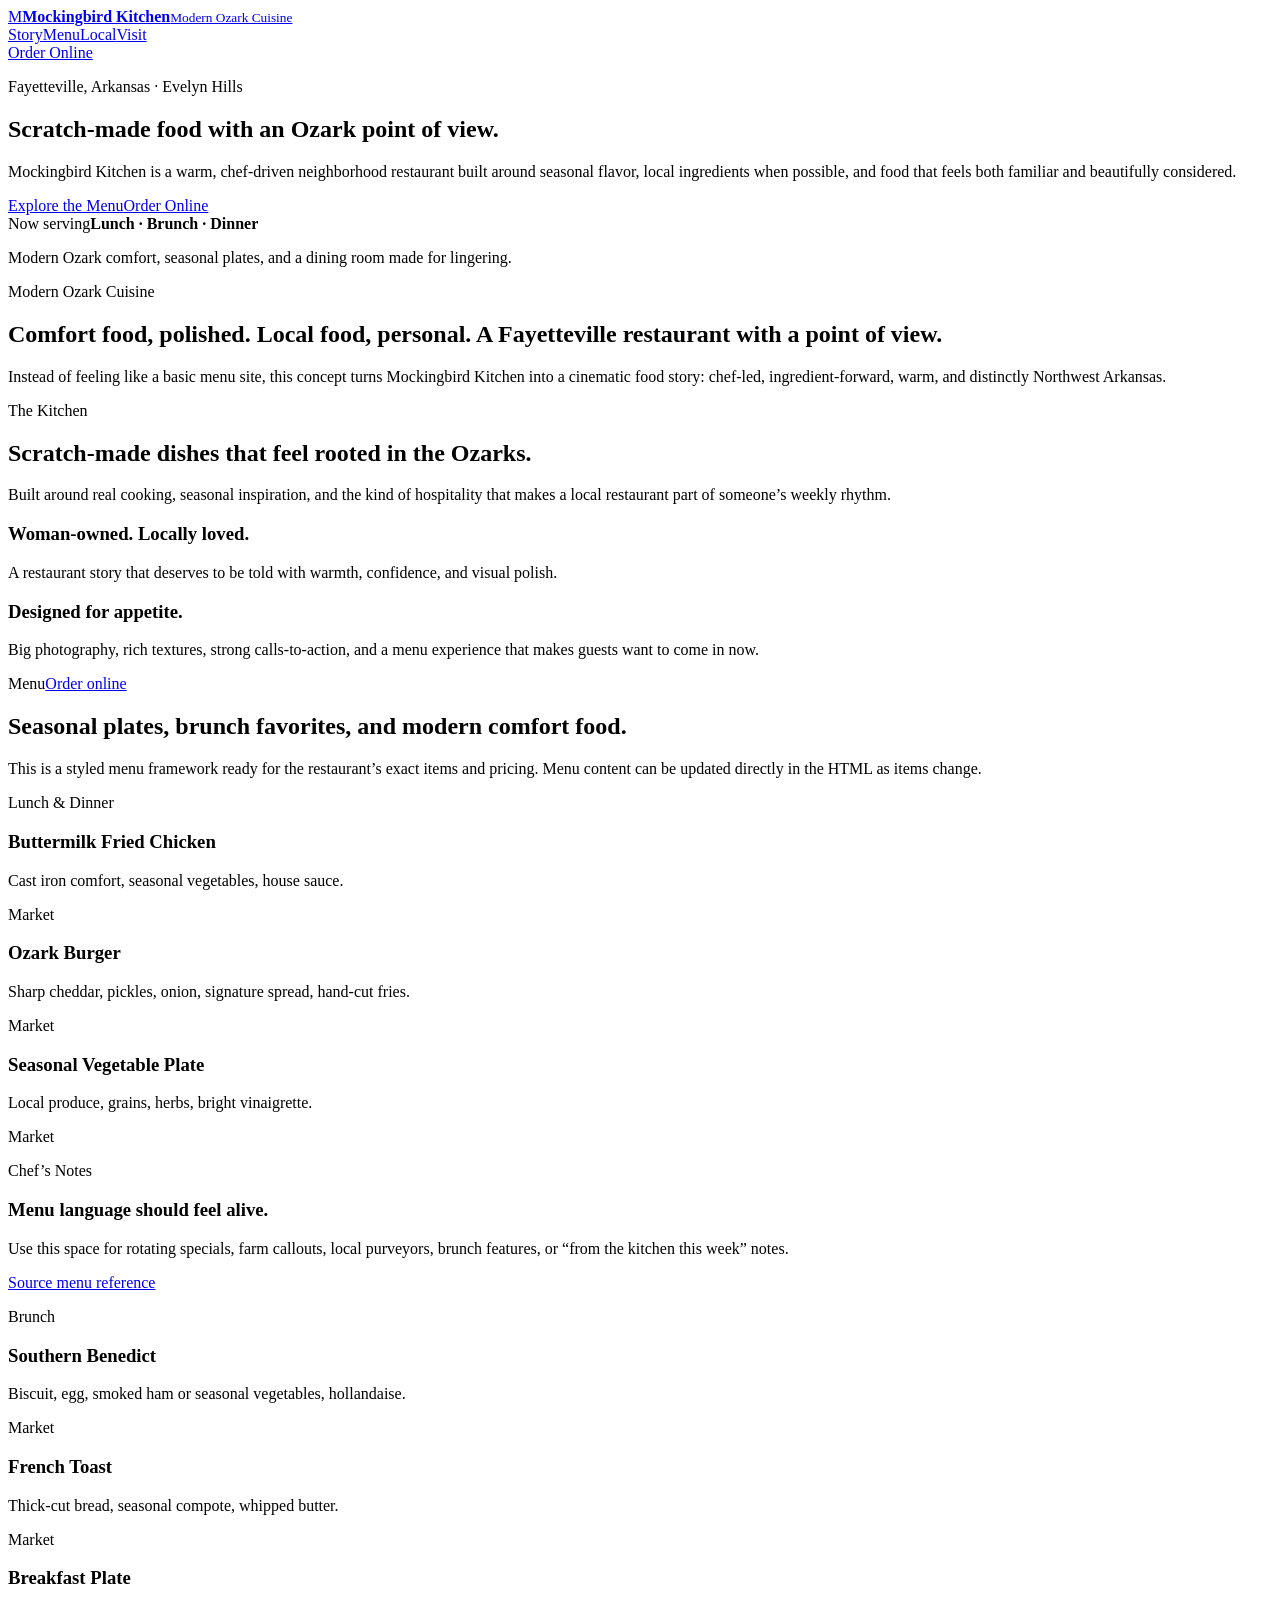
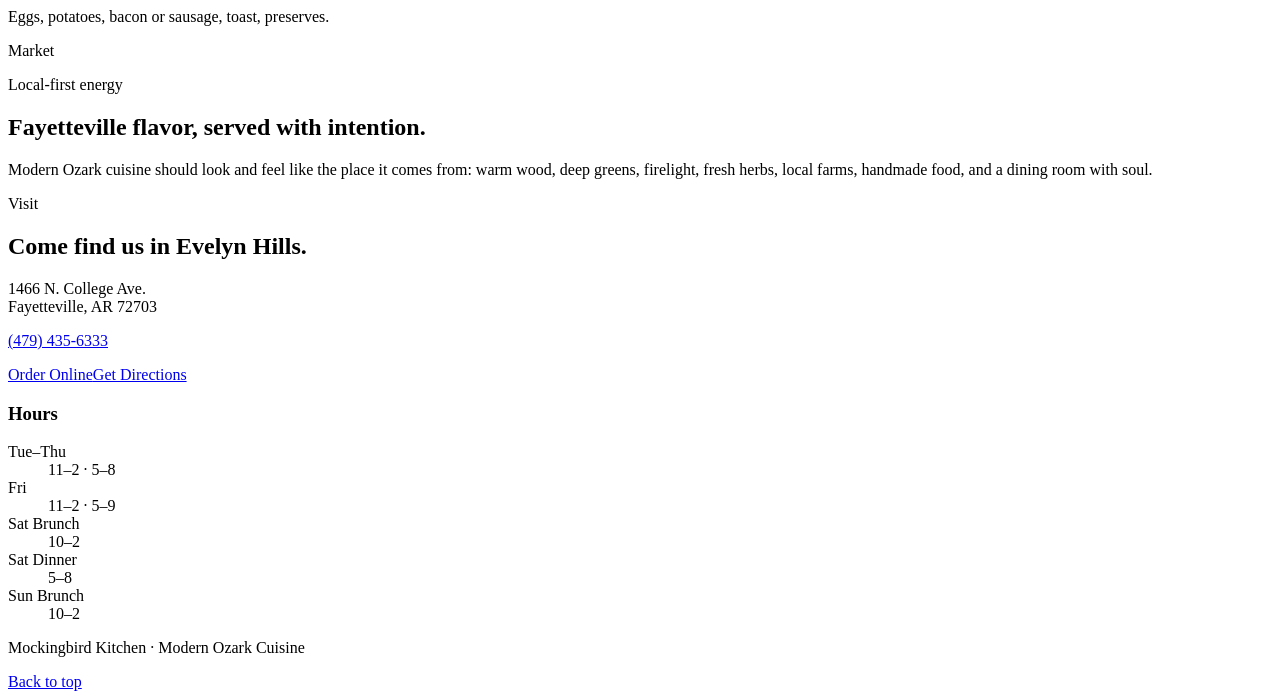
==== index.html @ 0d1703c1 "Create cinematic Mockingbird Kitchen website" ====
<!DOCTYPE html>
<html lang="en">
<head>
  <meta charset="UTF-8" />
  <meta name="viewport" content="width=device-width, initial-scale=1.0" />
  <title>Mockingbird Kitchen | Modern Ozark Cuisine</title>
  <meta name="description" content="A cinematic chef-driven website concept for Mockingbird Kitchen in Fayetteville, Arkansas — modern Ozark cuisine, scratch-made food, seasonal menus, and local hospitality." />
  <link rel="preconnect" href="https://images.unsplash.com" />
  <link rel="stylesheet" href="styles.css" />
</head>
<body>
  <header class="site-header" id="top">
    <a class="brand" href="#top" aria-label="Mockingbird Kitchen home"><span class="brand-mark">M</span><span><strong>Mockingbird Kitchen</strong><small>Modern Ozark Cuisine</small></span></a>
    <nav class="nav" aria-label="Main navigation"><a href="#story">Story</a><a href="#menu">Menu</a><a href="#local">Local</a><a href="#visit">Visit</a></nav>
    <a class="header-cta" href="https://online.skytab.com/f5239a90ee78932ed63aa16213dc56bf" target="_blank" rel="noopener">Order Online</a>
  </header>
  <main>
    <section class="hero" aria-labelledby="hero-title"><div class="hero-media" role="img" aria-label="A cinematic chef prepared meal with warm restaurant lighting"></div><div class="hero-overlay"></div><div class="hero-content"><p class="eyebrow">Fayetteville, Arkansas · Evelyn Hills</p><h1 id="hero-title">Scratch-made food with an Ozark point of view.</h1><p class="hero-copy">Mockingbird Kitchen is a warm, chef-driven neighborhood restaurant built around seasonal flavor, local ingredients when possible, and food that feels both familiar and beautifully considered.</p><div class="hero-actions"><a class="button primary" href="#menu">Explore the Menu</a><a class="button ghost" href="https://online.skytab.com/f5239a90ee78932ed63aa16213dc56bf" target="_blank" rel="noopener">Order Online</a></div></div><div class="hero-card"><span>Now serving</span><strong>Lunch · Brunch · Dinner</strong><p>Modern Ozark comfort, seasonal plates, and a dining room made for lingering.</p></div></section>
    <section class="intro section-pad"><div class="section-label">Modern Ozark Cuisine</div><h2>Comfort food, polished. Local food, personal. A Fayetteville restaurant with a point of view.</h2><p>Instead of feeling like a basic menu site, this concept turns Mockingbird Kitchen into a cinematic food story: chef-led, ingredient-forward, warm, and distinctly Northwest Arkansas.</p></section>
    <section class="feature-grid" id="story"><article class="feature feature-large"><div class="feature-image image-1"></div><div class="feature-copy"><p class="eyebrow dark">The Kitchen</p><h2>Scratch-made dishes that feel rooted in the Ozarks.</h2><p>Built around real cooking, seasonal inspiration, and the kind of hospitality that makes a local restaurant part of someone’s weekly rhythm.</p></div></article><article class="feature stacked"><div class="mini-image image-2"></div><h3>Woman-owned. Locally loved.</h3><p>A restaurant story that deserves to be told with warmth, confidence, and visual polish.</p></article><article class="feature stacked dark-card"><h3>Designed for appetite.</h3><p>Big photography, rich textures, strong calls-to-action, and a menu experience that makes guests want to come in now.</p></article></section>
    <section class="menu-section section-pad" id="menu"><div class="section-kicker"><span class="section-label">Menu</span><a class="text-link" href="https://online.skytab.com/f5239a90ee78932ed63aa16213dc56bf" target="_blank" rel="noopener">Order online</a></div><div class="menu-heading"><h2>Seasonal plates, brunch favorites, and modern comfort food.</h2><p>This is a styled menu framework ready for the restaurant’s exact items and pricing. Menu content can be updated directly in the HTML as items change.</p></div><div class="menu-layout"><div class="menu-category"><p class="menu-label">Lunch & Dinner</p><div class="menu-item"><div><h3>Buttermilk Fried Chicken</h3><p>Cast iron comfort, seasonal vegetables, house sauce.</p></div><span>Market</span></div><div class="menu-item"><div><h3>Ozark Burger</h3><p>Sharp cheddar, pickles, onion, signature spread, hand-cut fries.</p></div><span>Market</span></div><div class="menu-item"><div><h3>Seasonal Vegetable Plate</h3><p>Local produce, grains, herbs, bright vinaigrette.</p></div><span>Market</span></div></div><div class="menu-category highlighted"><p class="menu-label">Chef’s Notes</p><h3>Menu language should feel alive.</h3><p>Use this space for rotating specials, farm callouts, local purveyors, brunch features, or “from the kitchen this week” notes.</p><a class="button small" href="https://www.mockingbirdkitchen.com/menu" target="_blank" rel="noopener">Source menu reference</a></div><div class="menu-category"><p class="menu-label">Brunch</p><div class="menu-item"><div><h3>Southern Benedict</h3><p>Biscuit, egg, smoked ham or seasonal vegetables, hollandaise.</p></div><span>Market</span></div><div class="menu-item"><div><h3>French Toast</h3><p>Thick-cut bread, seasonal compote, whipped butter.</p></div><span>Market</span></div><div class="menu-item"><div><h3>Breakfast Plate</h3><p>Eggs, potatoes, bacon or sausage, toast, preserves.</p></div><span>Market</span></div></div></div></section>
    <section class="local-band" id="local"><div><p class="eyebrow">Local-first energy</p><h2>Fayetteville flavor, served with intention.</h2></div><p>Modern Ozark cuisine should look and feel like the place it comes from: warm wood, deep greens, firelight, fresh herbs, local farms, handmade food, and a dining room with soul.</p></section>
    <section class="gallery" aria-label="Restaurant mood gallery"><div class="gallery-img g1"></div><div class="gallery-img g2"></div><div class="gallery-img g3"></div><div class="gallery-img g4"></div></section>
    <section class="visit section-pad" id="visit"><div class="visit-card"><p class="section-label">Visit</p><h2>Come find us in Evelyn Hills.</h2><p>1466 N. College Ave.<br />Fayetteville, AR 72703</p><p><a href="tel:14794356333">(479) 435-6333</a></p><div class="visit-actions"><a class="button primary" href="https://online.skytab.com/f5239a90ee78932ed63aa16213dc56bf" target="_blank" rel="noopener">Order Online</a><a class="button ghost dark" href="https://maps.google.com/?q=1466+N+College+Ave+Fayetteville+AR+72703" target="_blank" rel="noopener">Get Directions</a></div></div><div class="hours-card"><h3>Hours</h3><dl><div><dt>Tue–Thu</dt><dd>11–2 · 5–8</dd></div><div><dt>Fri</dt><dd>11–2 · 5–9</dd></div><div><dt>Sat Brunch</dt><dd>10–2</dd></div><div><dt>Sat Dinner</dt><dd>5–8</dd></div><div><dt>Sun Brunch</dt><dd>10–2</dd></div></dl></div></section>
  </main>
  <footer class="footer"><p>Mockingbird Kitchen · Modern Ozark Cuisine</p><a href="#top">Back to top</a></footer>
</body>
</html>
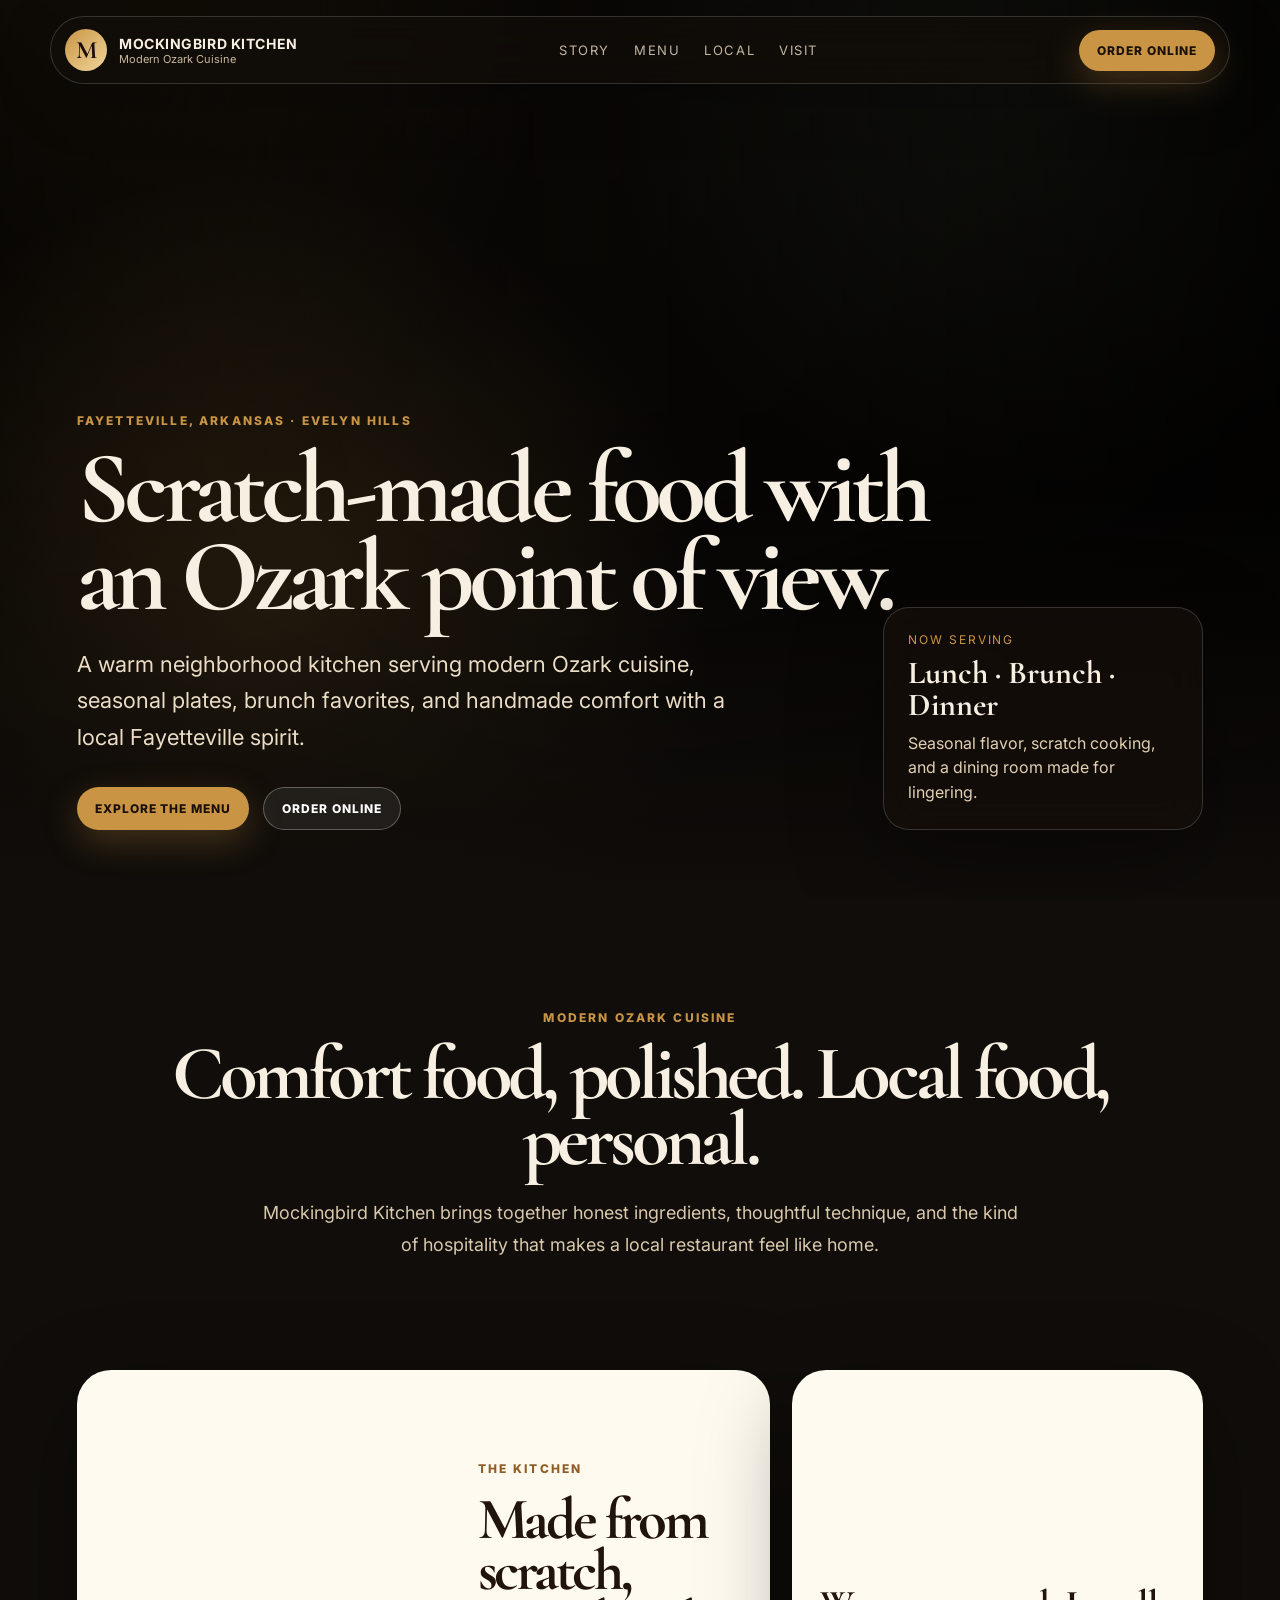
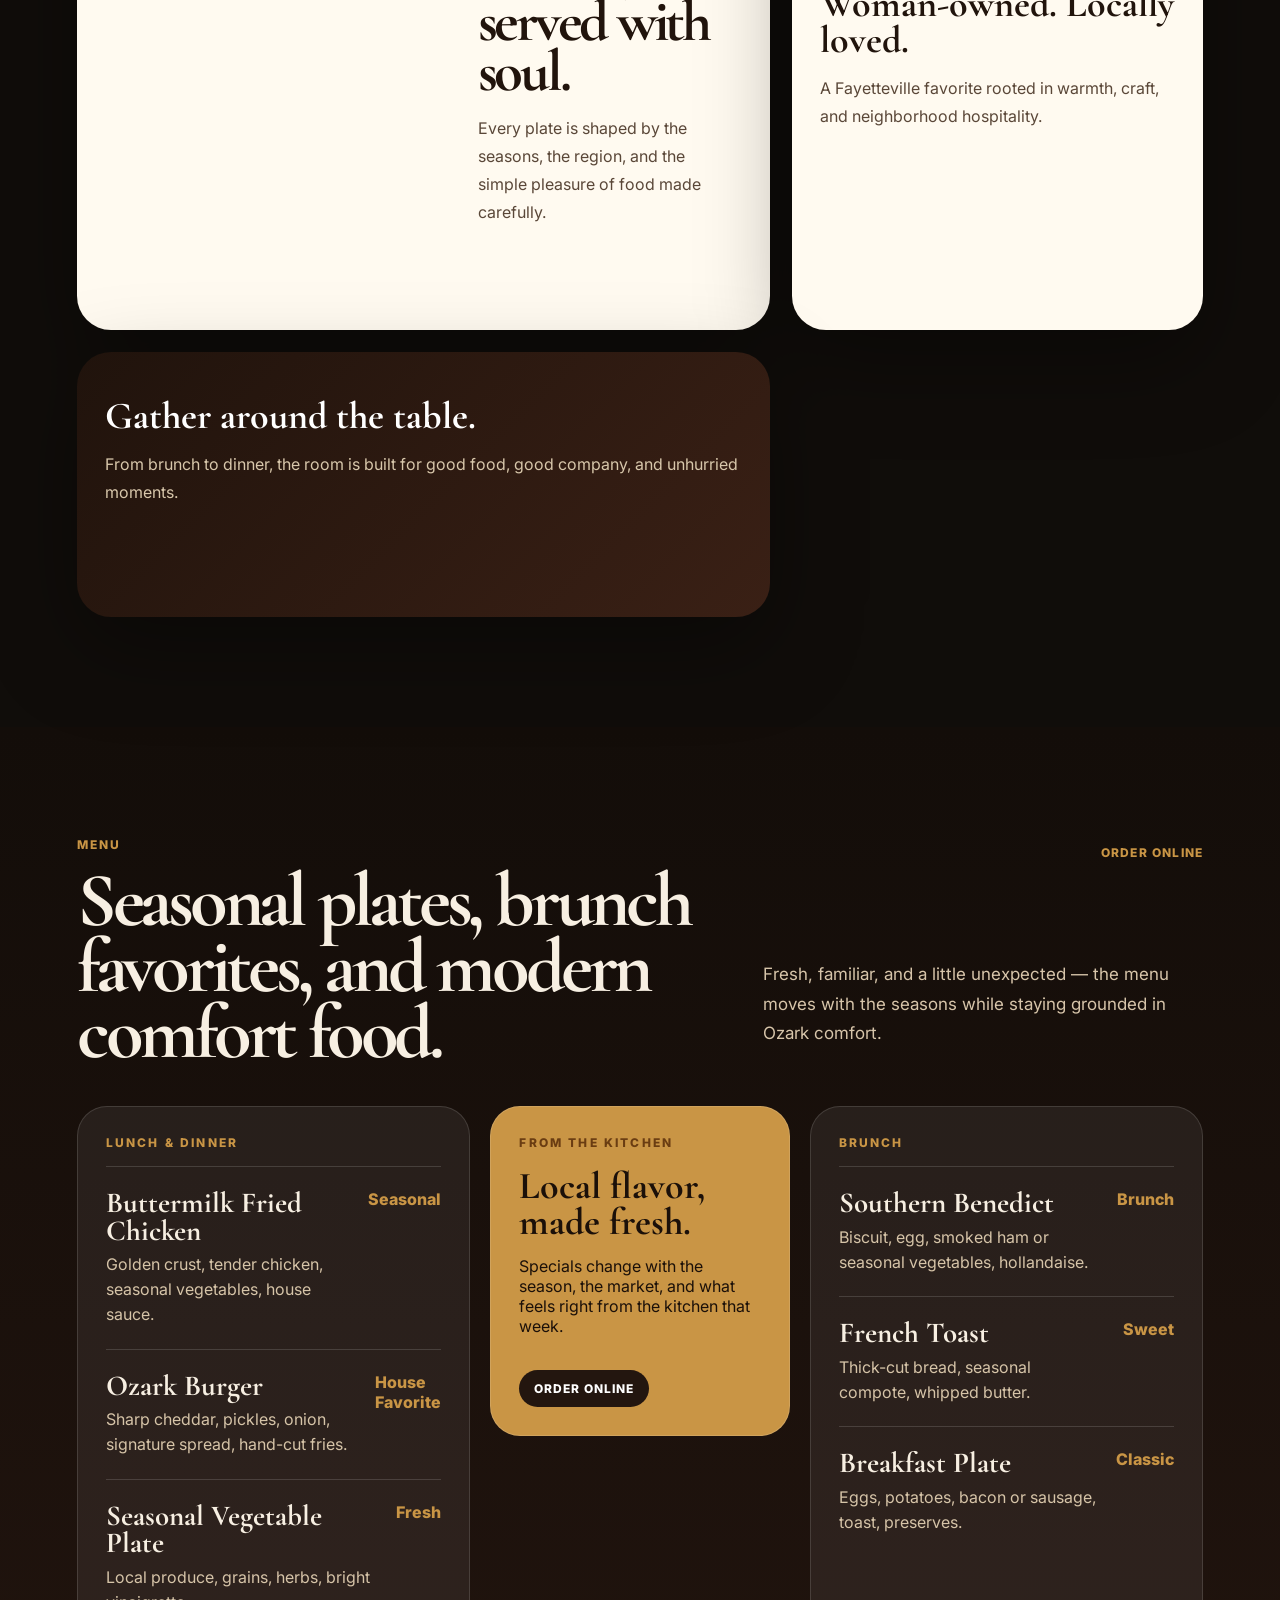
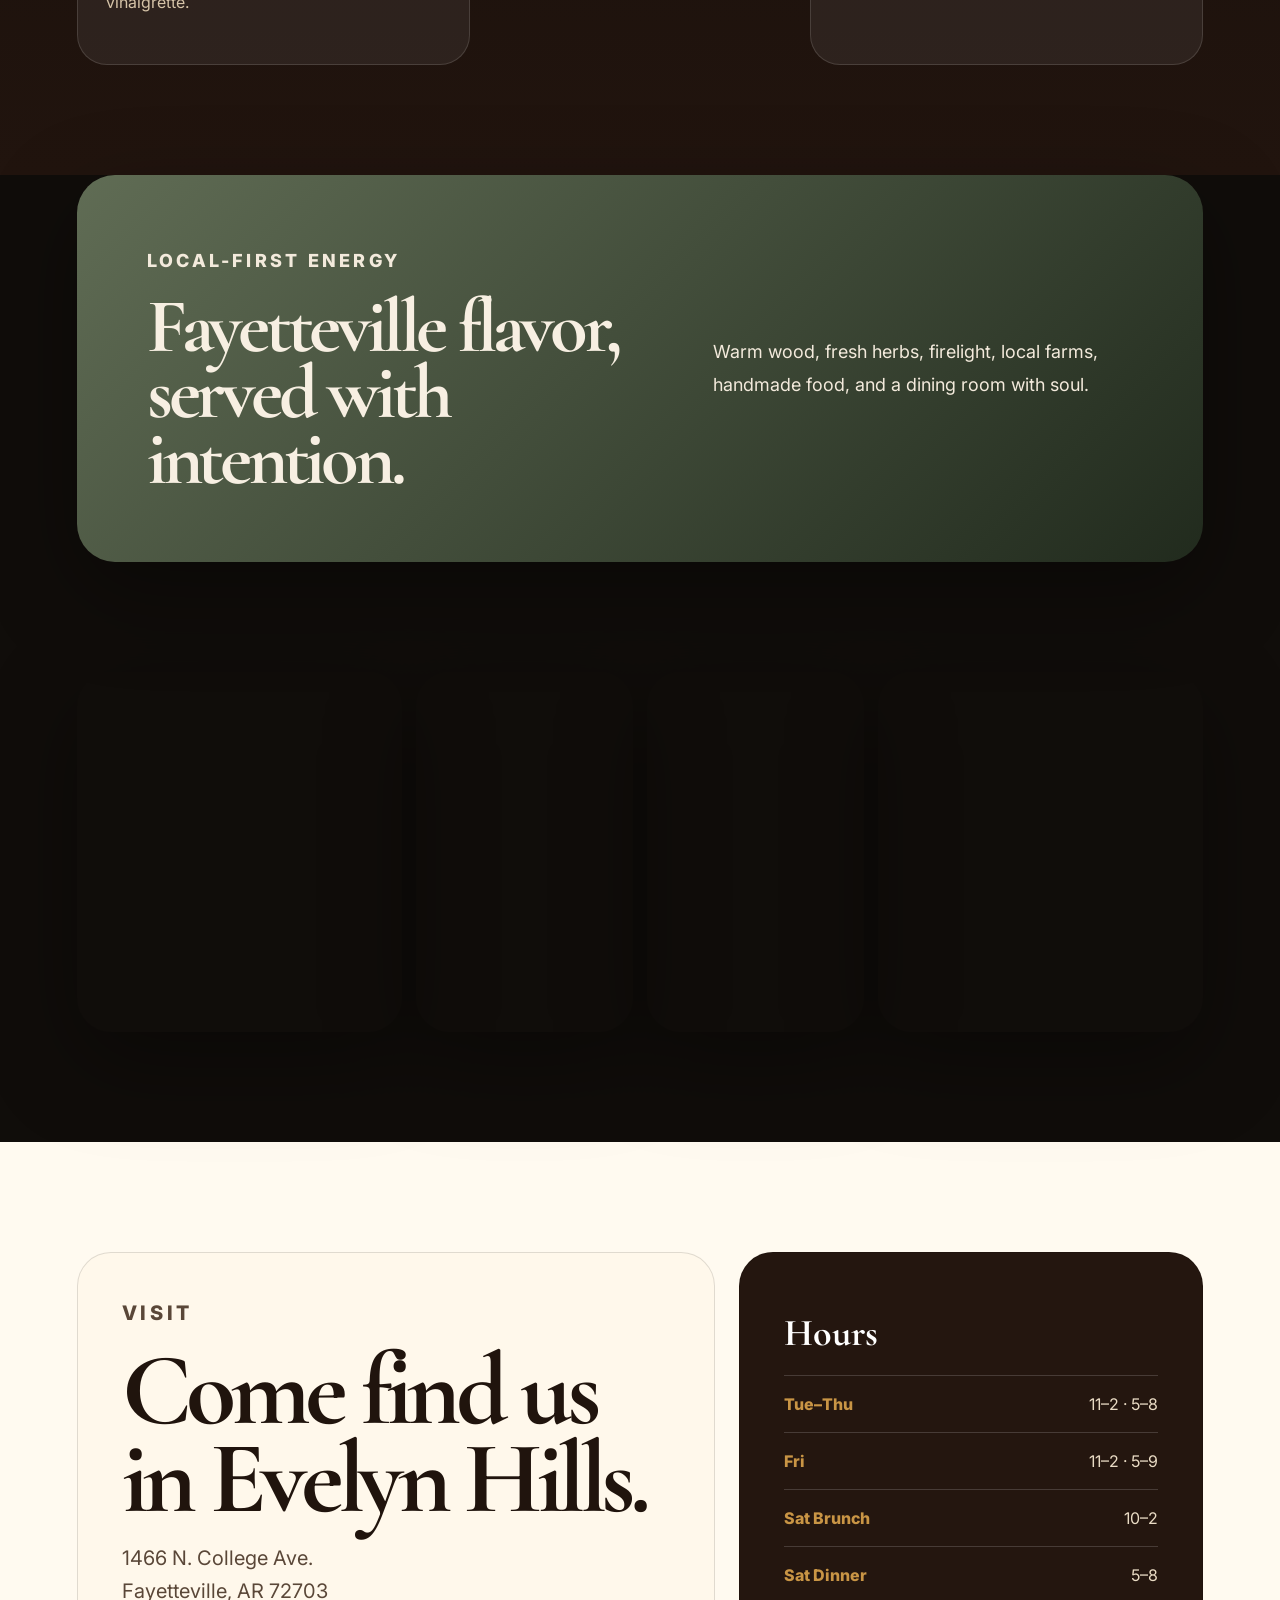
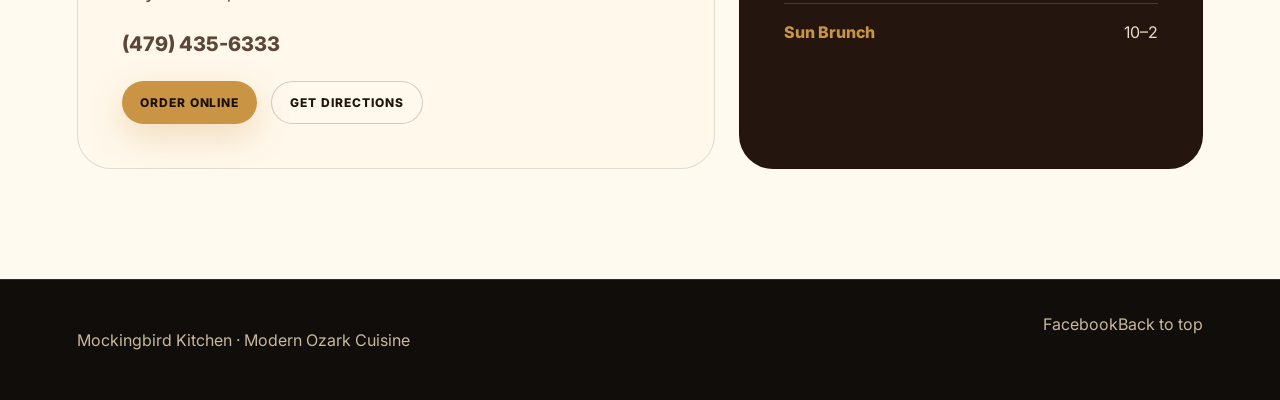
==== commit 261200c7: "Make website customer-facing and complete" ====
--- a/index.html
+++ b/index.html
@@ -3,10 +3,19 @@
 <head>
   <meta charset="UTF-8" />
   <meta name="viewport" content="width=device-width, initial-scale=1.0" />
-  <title>Mockingbird Kitchen | Modern Ozark Cuisine</title>
-  <meta name="description" content="A cinematic chef-driven website concept for Mockingbird Kitchen in Fayetteville, Arkansas — modern Ozark cuisine, scratch-made food, seasonal menus, and local hospitality." />
+  <title>Mockingbird Kitchen | Modern Ozark Cuisine in Fayetteville</title>
+  <meta name="description" content="Mockingbird Kitchen serves modern Ozark cuisine in Fayetteville, Arkansas with scratch-made food, brunch, dinner, seasonal plates, and warm local hospitality." />
+  <meta property="og:title" content="Mockingbird Kitchen | Modern Ozark Cuisine" />
+  <meta property="og:description" content="Scratch-made food with an Ozark point of view in Fayetteville, Arkansas." />
+  <meta property="og:type" content="website" />
+  <meta property="og:image" content="https://images.unsplash.com/photo-1551218808-94e220e084d2?auto=format&fit=crop&w=1600&q=85" />
+  <meta name="theme-color" content="#100d0a" />
+  <link rel="preconnect" href="https://fonts.googleapis.com" />
+  <link rel="preconnect" href="https://fonts.gstatic.com" crossorigin />
   <link rel="preconnect" href="https://images.unsplash.com" />
   <link rel="stylesheet" href="styles.css" />
+  <script defer src="script.js"></script>
+  <script type="application/ld+json">{"@context":"https://schema.org","@type":"Restaurant","name":"Mockingbird Kitchen","servesCuisine":"Modern Ozark Cuisine","address":{"@type":"PostalAddress","streetAddress":"1466 N. College Ave.","addressLocality":"Fayetteville","addressRegion":"AR","postalCode":"72703","addressCountry":"US"},"telephone":"+14794356333","url":"https://ryangivans.github.io/mockingbird-kitchen/","sameAs":["https://www.mockingbirdkitchen.com/","https://www.facebook.com/mockingbirdkitchen"],"acceptsReservations":"False"}</script>
 </head>
 <body>
   <header class="site-header" id="top">
@@ -15,14 +24,14 @@
     <a class="header-cta" href="https://online.skytab.com/f5239a90ee78932ed63aa16213dc56bf" target="_blank" rel="noopener">Order Online</a>
   </header>
   <main>
-    <section class="hero" aria-labelledby="hero-title"><div class="hero-media" role="img" aria-label="A cinematic chef prepared meal with warm restaurant lighting"></div><div class="hero-overlay"></div><div class="hero-content"><p class="eyebrow">Fayetteville, Arkansas · Evelyn Hills</p><h1 id="hero-title">Scratch-made food with an Ozark point of view.</h1><p class="hero-copy">Mockingbird Kitchen is a warm, chef-driven neighborhood restaurant built around seasonal flavor, local ingredients when possible, and food that feels both familiar and beautifully considered.</p><div class="hero-actions"><a class="button primary" href="#menu">Explore the Menu</a><a class="button ghost" href="https://online.skytab.com/f5239a90ee78932ed63aa16213dc56bf" target="_blank" rel="noopener">Order Online</a></div></div><div class="hero-card"><span>Now serving</span><strong>Lunch · Brunch · Dinner</strong><p>Modern Ozark comfort, seasonal plates, and a dining room made for lingering.</p></div></section>
-    <section class="intro section-pad"><div class="section-label">Modern Ozark Cuisine</div><h2>Comfort food, polished. Local food, personal. A Fayetteville restaurant with a point of view.</h2><p>Instead of feeling like a basic menu site, this concept turns Mockingbird Kitchen into a cinematic food story: chef-led, ingredient-forward, warm, and distinctly Northwest Arkansas.</p></section>
-    <section class="feature-grid" id="story"><article class="feature feature-large"><div class="feature-image image-1"></div><div class="feature-copy"><p class="eyebrow dark">The Kitchen</p><h2>Scratch-made dishes that feel rooted in the Ozarks.</h2><p>Built around real cooking, seasonal inspiration, and the kind of hospitality that makes a local restaurant part of someone’s weekly rhythm.</p></div></article><article class="feature stacked"><div class="mini-image image-2"></div><h3>Woman-owned. Locally loved.</h3><p>A restaurant story that deserves to be told with warmth, confidence, and visual polish.</p></article><article class="feature stacked dark-card"><h3>Designed for appetite.</h3><p>Big photography, rich textures, strong calls-to-action, and a menu experience that makes guests want to come in now.</p></article></section>
-    <section class="menu-section section-pad" id="menu"><div class="section-kicker"><span class="section-label">Menu</span><a class="text-link" href="https://online.skytab.com/f5239a90ee78932ed63aa16213dc56bf" target="_blank" rel="noopener">Order online</a></div><div class="menu-heading"><h2>Seasonal plates, brunch favorites, and modern comfort food.</h2><p>This is a styled menu framework ready for the restaurant’s exact items and pricing. Menu content can be updated directly in the HTML as items change.</p></div><div class="menu-layout"><div class="menu-category"><p class="menu-label">Lunch & Dinner</p><div class="menu-item"><div><h3>Buttermilk Fried Chicken</h3><p>Cast iron comfort, seasonal vegetables, house sauce.</p></div><span>Market</span></div><div class="menu-item"><div><h3>Ozark Burger</h3><p>Sharp cheddar, pickles, onion, signature spread, hand-cut fries.</p></div><span>Market</span></div><div class="menu-item"><div><h3>Seasonal Vegetable Plate</h3><p>Local produce, grains, herbs, bright vinaigrette.</p></div><span>Market</span></div></div><div class="menu-category highlighted"><p class="menu-label">Chef’s Notes</p><h3>Menu language should feel alive.</h3><p>Use this space for rotating specials, farm callouts, local purveyors, brunch features, or “from the kitchen this week” notes.</p><a class="button small" href="https://www.mockingbirdkitchen.com/menu" target="_blank" rel="noopener">Source menu reference</a></div><div class="menu-category"><p class="menu-label">Brunch</p><div class="menu-item"><div><h3>Southern Benedict</h3><p>Biscuit, egg, smoked ham or seasonal vegetables, hollandaise.</p></div><span>Market</span></div><div class="menu-item"><div><h3>French Toast</h3><p>Thick-cut bread, seasonal compote, whipped butter.</p></div><span>Market</span></div><div class="menu-item"><div><h3>Breakfast Plate</h3><p>Eggs, potatoes, bacon or sausage, toast, preserves.</p></div><span>Market</span></div></div></div></section>
-    <section class="local-band" id="local"><div><p class="eyebrow">Local-first energy</p><h2>Fayetteville flavor, served with intention.</h2></div><p>Modern Ozark cuisine should look and feel like the place it comes from: warm wood, deep greens, firelight, fresh herbs, local farms, handmade food, and a dining room with soul.</p></section>
-    <section class="gallery" aria-label="Restaurant mood gallery"><div class="gallery-img g1"></div><div class="gallery-img g2"></div><div class="gallery-img g3"></div><div class="gallery-img g4"></div></section>
-    <section class="visit section-pad" id="visit"><div class="visit-card"><p class="section-label">Visit</p><h2>Come find us in Evelyn Hills.</h2><p>1466 N. College Ave.<br />Fayetteville, AR 72703</p><p><a href="tel:14794356333">(479) 435-6333</a></p><div class="visit-actions"><a class="button primary" href="https://online.skytab.com/f5239a90ee78932ed63aa16213dc56bf" target="_blank" rel="noopener">Order Online</a><a class="button ghost dark" href="https://maps.google.com/?q=1466+N+College+Ave+Fayetteville+AR+72703" target="_blank" rel="noopener">Get Directions</a></div></div><div class="hours-card"><h3>Hours</h3><dl><div><dt>Tue–Thu</dt><dd>11–2 · 5–8</dd></div><div><dt>Fri</dt><dd>11–2 · 5–9</dd></div><div><dt>Sat Brunch</dt><dd>10–2</dd></div><div><dt>Sat Dinner</dt><dd>5–8</dd></div><div><dt>Sun Brunch</dt><dd>10–2</dd></div></dl></div></section>
+    <section class="hero" aria-labelledby="hero-title"><div class="hero-media"></div><div class="hero-overlay"></div><div class="hero-content reveal"><p class="eyebrow">Fayetteville, Arkansas · Evelyn Hills</p><h1 id="hero-title">Scratch-made food with an Ozark point of view.</h1><p class="hero-copy">A warm neighborhood kitchen serving modern Ozark cuisine, seasonal plates, brunch favorites, and handmade comfort with a local Fayetteville spirit.</p><div class="hero-actions"><a class="button primary" href="#menu">Explore the Menu</a><a class="button ghost" href="https://online.skytab.com/f5239a90ee78932ed63aa16213dc56bf" target="_blank" rel="noopener">Order Online</a></div></div><div class="hero-card reveal"><span>Now serving</span><strong>Lunch · Brunch · Dinner</strong><p>Seasonal flavor, scratch cooking, and a dining room made for lingering.</p></div></section>
+    <section class="intro section-pad reveal"><div class="section-label">Modern Ozark Cuisine</div><h2>Comfort food, polished. Local food, personal.</h2><p>Mockingbird Kitchen brings together honest ingredients, thoughtful technique, and the kind of hospitality that makes a local restaurant feel like home.</p></section>
+    <section class="feature-grid" id="story"><article class="feature feature-large reveal"><div class="feature-image image-1"></div><div class="feature-copy"><p class="eyebrow dark">The Kitchen</p><h2>Made from scratch, served with soul.</h2><p>Every plate is shaped by the seasons, the region, and the simple pleasure of food made carefully.</p></div></article><article class="feature stacked reveal"><div class="mini-image image-2"></div><h3>Woman-owned. Locally loved.</h3><p>A Fayetteville favorite rooted in warmth, craft, and neighborhood hospitality.</p></article><article class="feature stacked dark-card reveal"><h3>Gather around the table.</h3><p>From brunch to dinner, the room is built for good food, good company, and unhurried moments.</p></article></section>
+    <section class="menu-section section-pad" id="menu"><div class="section-kicker reveal"><span class="section-label">Menu</span><a class="text-link" href="https://online.skytab.com/f5239a90ee78932ed63aa16213dc56bf" target="_blank" rel="noopener">Order online</a></div><div class="menu-heading reveal"><h2>Seasonal plates, brunch favorites, and modern comfort food.</h2><p>Fresh, familiar, and a little unexpected — the menu moves with the seasons while staying grounded in Ozark comfort.</p></div><div class="menu-layout"><div class="menu-category reveal"><p class="menu-label">Lunch & Dinner</p><div class="menu-item"><div><h3>Buttermilk Fried Chicken</h3><p>Golden crust, tender chicken, seasonal vegetables, house sauce.</p></div><span>Seasonal</span></div><div class="menu-item"><div><h3>Ozark Burger</h3><p>Sharp cheddar, pickles, onion, signature spread, hand-cut fries.</p></div><span>House Favorite</span></div><div class="menu-item"><div><h3>Seasonal Vegetable Plate</h3><p>Local produce, grains, herbs, bright vinaigrette.</p></div><span>Fresh</span></div></div><div class="menu-category highlighted reveal"><p class="menu-label">From the Kitchen</p><h3>Local flavor, made fresh.</h3><p>Specials change with the season, the market, and what feels right from the kitchen that week.</p><a class="button small" href="https://online.skytab.com/f5239a90ee78932ed63aa16213dc56bf" target="_blank" rel="noopener">Order Online</a></div><div class="menu-category reveal"><p class="menu-label">Brunch</p><div class="menu-item"><div><h3>Southern Benedict</h3><p>Biscuit, egg, smoked ham or seasonal vegetables, hollandaise.</p></div><span>Brunch</span></div><div class="menu-item"><div><h3>French Toast</h3><p>Thick-cut bread, seasonal compote, whipped butter.</p></div><span>Sweet</span></div><div class="menu-item"><div><h3>Breakfast Plate</h3><p>Eggs, potatoes, bacon or sausage, toast, preserves.</p></div><span>Classic</span></div></div></div></section>
+    <section class="local-band reveal" id="local"><div><p class="eyebrow">Local-first energy</p><h2>Fayetteville flavor, served with intention.</h2></div><p>Warm wood, fresh herbs, firelight, local farms, handmade food, and a dining room with soul.</p></section>
+    <section class="gallery" aria-label="Restaurant mood gallery"><div class="gallery-img g1 reveal"></div><div class="gallery-img g2 reveal"></div><div class="gallery-img g3 reveal"></div><div class="gallery-img g4 reveal"></div></section>
+    <section class="visit section-pad" id="visit"><div class="visit-card reveal"><p class="section-label">Visit</p><h2>Come find us in Evelyn Hills.</h2><p>1466 N. College Ave.<br />Fayetteville, AR 72703</p><p><a href="tel:14794356333">(479) 435-6333</a></p><div class="visit-actions"><a class="button primary" href="https://online.skytab.com/f5239a90ee78932ed63aa16213dc56bf" target="_blank" rel="noopener">Order Online</a><a class="button ghost dark" href="https://maps.google.com/?q=1466+N+College+Ave+Fayetteville+AR+72703" target="_blank" rel="noopener">Get Directions</a></div></div><div class="hours-card reveal"><h3>Hours</h3><dl><div><dt>Tue–Thu</dt><dd>11–2 · 5–8</dd></div><div><dt>Fri</dt><dd>11–2 · 5–9</dd></div><div><dt>Sat Brunch</dt><dd>10–2</dd></div><div><dt>Sat Dinner</dt><dd>5–8</dd></div><div><dt>Sun Brunch</dt><dd>10–2</dd></div></dl></div></section>
   </main>
-  <footer class="footer"><p>Mockingbird Kitchen · Modern Ozark Cuisine</p><a href="#top">Back to top</a></footer>
+  <footer class="footer"><p>Mockingbird Kitchen · Modern Ozark Cuisine</p><div><a href="https://www.facebook.com/mockingbirdkitchen" target="_blank" rel="noopener">Facebook</a><a href="#top">Back to top</a></div></footer>
 </body>
 </html>
--- a/styles.css
+++ b/styles.css
@@ -0,0 +1,2 @@
+@import url('https://fonts.googleapis.com/css2?family=Cormorant+Garamond:wght@500;600;700&family=Inter:wght@400;500;600;700;800&display=swap');
+:root{--ink:#100d0a;--espresso:#1c130d;--char:#241913;--cream:#f7efe2;--paper:#fffaf0;--muted:#c9b89e;--gold:#c99545;--sage:#657259;--rust:#a14d28;--line:rgba(255,255,255,.16);--shadow:0 30px 90px rgba(0,0,0,.35)}*{box-sizing:border-box}html{scroll-behavior:smooth}body{margin:0;background:var(--ink);color:var(--cream);font-family:Inter,system-ui,sans-serif;overflow-x:hidden}body:before{content:"";position:fixed;inset:0;pointer-events:none;background:radial-gradient(circle at top left,rgba(201,149,69,.18),transparent 35%),radial-gradient(circle at 80% 10%,rgba(101,114,89,.18),transparent 32%),linear-gradient(180deg,rgba(0,0,0,.1),rgba(0,0,0,.55));z-index:-2}a{color:inherit;text-decoration:none}.site-header{position:fixed;top:16px;left:50%;transform:translateX(-50%);width:min(1180px,calc(100% - 28px));z-index:20;display:flex;align-items:center;justify-content:space-between;gap:18px;padding:12px 14px;border:1px solid rgba(255,255,255,.16);border-radius:999px;background:rgba(20,14,10,.58);backdrop-filter:blur(22px);box-shadow:0 16px 60px rgba(0,0,0,.22)}.brand{display:flex;align-items:center;gap:12px}.brand-mark{width:42px;height:42px;border-radius:50%;display:grid;place-items:center;background:linear-gradient(135deg,var(--gold),#f0d59b);color:#1a1009;font-family:Cormorant Garamond,serif;font-weight:700;font-size:25px}.brand strong{display:block;font-size:14px;letter-spacing:.04em;text-transform:uppercase}.brand small{display:block;color:var(--muted);font-size:11px}.nav{display:flex;gap:24px;color:#eadcc5;font-size:13px;text-transform:uppercase;letter-spacing:.12em}.nav a{opacity:.82}.nav a:hover{opacity:1;color:#fff}.header-cta,.button{display:inline-flex;align-items:center;justify-content:center;border-radius:999px;font-weight:800;letter-spacing:.08em;text-transform:uppercase;font-size:12px;transition:.25s ease}.header-cta,.button.primary{background:var(--gold);color:#1a1009;padding:13px 18px;box-shadow:0 12px 35px rgba(201,149,69,.28)}.header-cta:hover,.button.primary:hover{transform:translateY(-2px);filter:brightness(1.08)}.hero{min-height:100vh;position:relative;display:flex;align-items:flex-end;padding:150px max(24px,6vw) 70px;overflow:hidden}.hero-media{position:absolute;inset:0;background-image:linear-gradient(90deg,rgba(0,0,0,.72),rgba(0,0,0,.28) 45%,rgba(0,0,0,.72)),url('https://images.unsplash.com/photo-1551218808-94e220e084d2?auto=format&fit=crop&w=2200&q=85');background-size:cover;background-position:center;transform:scale(1.04);animation:slowZoom 18s ease-in-out infinite alternate;z-index:-2}.hero-overlay{position:absolute;inset:0;background:linear-gradient(0deg,var(--ink),transparent 45%),radial-gradient(circle at 20% 70%,rgba(201,149,69,.18),transparent 38%);z-index:-1}@keyframes slowZoom{from{transform:scale(1.02)}to{transform:scale(1.1)}}.hero-content{max-width:850px}.eyebrow,.section-label,.menu-label{margin:0 0 16px;text-transform:uppercase;letter-spacing:.18em;font-size:12px;font-weight:800;color:var(--gold)}.eyebrow.dark{color:#8f5d25}.hero h1,.intro h2,.feature h2,.menu-heading h2,.local-band h2,.visit h2{font-family:Cormorant Garamond,serif;font-size:clamp(52px,8vw,116px);line-height:.86;margin:0;letter-spacing:-.055em}.hero-copy{max-width:690px;color:#eadcc5;font-size:clamp(17px,2vw,22px);line-height:1.65;margin:26px 0 32px}.hero-actions,.visit-actions{display:flex;gap:14px;flex-wrap:wrap}.button.ghost{border:1px solid rgba(255,255,255,.28);padding:13px 18px;color:#fff;background:rgba(255,255,255,.07)}.button.ghost.dark{border-color:rgba(0,0,0,.18);color:#21140c}.button.small{padding:11px 15px;background:#23160f;color:#fff;margin-top:18px}.hero-card{position:absolute;right:max(24px,6vw);bottom:70px;width:min(320px,34vw);padding:24px;border:1px solid rgba(255,255,255,.16);background:rgba(23,16,11,.68);backdrop-filter:blur(20px);border-radius:26px;box-shadow:var(--shadow)}.hero-card span{display:block;color:var(--gold);font-size:12px;text-transform:uppercase;letter-spacing:.16em}.hero-card strong{display:block;font-family:Cormorant Garamond,serif;font-size:32px;line-height:1;margin:10px 0}.hero-card p{margin:0;color:#e2d0b4;line-height:1.55}.section-pad{padding:110px max(24px,6vw)}.intro{max-width:1120px;margin:auto;text-align:center}.intro h2{font-size:clamp(38px,6vw,82px)}.intro p{max-width:760px;margin:24px auto 0;color:#d9c8ad;font-size:18px;line-height:1.75}.feature-grid{display:grid;grid-template-columns:1.35fr .8fr;gap:22px;padding:0 max(24px,6vw) 110px}.feature{border-radius:34px;overflow:hidden;background:var(--paper);color:#21140c;box-shadow:var(--shadow)}.feature-large{display:grid;grid-template-columns:1fr 1fr;min-height:560px}.feature-image,.mini-image,.gallery-img{background-size:cover;background-position:center}.image-1{background-image:url('https://images.unsplash.com/photo-1504674900247-0877df9cc836?auto=format&fit=crop&w=1400&q=85')}.image-2{background-image:url('https://images.unsplash.com/photo-1556910103-1c02745aae4d?auto=format&fit=crop&w=1000&q=85')}.feature-copy{padding:54px;display:flex;flex-direction:column;justify-content:center}.feature h2{font-size:clamp(36px,4.6vw,70px)}.feature p{color:#5a4738;line-height:1.75}.stacked{padding:28px;min-height:265px}.stacked h3,.menu-category h3,.hours-card h3{font-family:Cormorant Garamond,serif;font-size:38px;line-height:.95;margin:18px 0 12px}.mini-image{height:170px;border-radius:24px}.dark-card{background:linear-gradient(135deg,#20130c,#3a2015);color:#fff}.dark-card p{color:#d8c7ab}.menu-section{background:linear-gradient(180deg,#130d09,#21140e)}.section-kicker{display:flex;justify-content:space-between;gap:20px;align-items:center}.text-link{color:var(--gold);font-weight:800;text-transform:uppercase;letter-spacing:.1em;font-size:12px}.menu-heading{display:grid;grid-template-columns:1.1fr .75fr;gap:40px;align-items:end;margin-bottom:40px}.menu-heading h2{font-size:clamp(40px,6vw,84px)}.menu-heading p{color:#d7c5aa;line-height:1.75;font-size:17px}.menu-layout{display:grid;grid-template-columns:1fr .76fr 1fr;gap:20px}.menu-category{background:rgba(255,255,255,.065);border:1px solid rgba(255,255,255,.13);border-radius:30px;padding:28px}.menu-category.highlighted{background:var(--gold);color:#1b1009;align-self:start}.menu-category.highlighted .menu-label{color:#6a3d12}.menu-item{display:flex;justify-content:space-between;gap:20px;padding:22px 0;border-top:1px solid rgba(255,255,255,.14)}.menu-item h3{font-size:29px;margin:0 0 8px}.menu-item p{margin:0;color:#d6c4a8;line-height:1.55}.menu-item span{color:var(--gold);font-weight:800}.local-band{margin:0 max(24px,6vw);padding:70px;border-radius:38px;background:linear-gradient(135deg,rgba(101,114,89,.95),rgba(35,45,31,.95)),url('https://images.unsplash.com/photo-1466637574441-749b8f19452f?auto=format&fit=crop&w=1600&q=85');background-size:cover;background-blend-mode:multiply;display:grid;grid-template-columns:1fr .8fr;gap:40px;align-items:center;box-shadow:var(--shadow)}.local-band h2{font-size:clamp(40px,6vw,84px)}.local-band p{font-size:18px;line-height:1.8;color:#f3eadc}.gallery{display:grid;grid-template-columns:1.2fr .8fr .8fr 1.2fr;gap:14px;padding:110px max(24px,6vw)}.gallery-img{min-height:360px;border-radius:34px;filter:saturate(.92) contrast(1.05);box-shadow:var(--shadow)}.g1{background-image:url('https://images.unsplash.com/photo-1543352634-a1c51d9f1fa7?auto=format&fit=crop&w=900&q=85')}.g2{background-image:url('https://images.unsplash.com/photo-1559339352-11d035aa65de?auto=format&fit=crop&w=900&q=85')}.g3{background-image:url('https://images.unsplash.com/photo-1529692236671-f1f6cf9683ba?auto=format&fit=crop&w=900&q=85')}.g4{background-image:url('https://images.unsplash.com/photo-1514933651103-005eec06c04b?auto=format&fit=crop&w=900&q=85')}.visit{display:grid;grid-template-columns:1.1fr .8fr;gap:24px;background:var(--paper);color:#20140d}.visit-card,.hours-card{border:1px solid rgba(0,0,0,.12);border-radius:34px;padding:44px;background:#fff8eb}.visit-card p{font-size:20px;line-height:1.65;color:#5a4738}.visit-card a{font-weight:800}.hours-card{background:#24160f;color:#fff}.hours-card dl{margin:24px 0 0}.hours-card div{display:flex;justify-content:space-between;gap:18px;border-top:1px solid rgba(255,255,255,.16);padding:18px 0}.hours-card dt{color:var(--gold);font-weight:800}.hours-card dd{margin:0;color:#eadcc5}.footer{display:flex;justify-content:space-between;gap:20px;padding:34px max(24px,6vw);color:#cab89d;background:#100d0a;border-top:1px solid rgba(255,255,255,.12)}@media(max-width:900px){.site-header{align-items:flex-start;border-radius:26px;flex-wrap:wrap}.nav{order:3;width:100%;justify-content:space-around;gap:10px}.header-cta{padding:11px 13px}.hero{padding-top:180px}.hero h1{font-size:clamp(48px,15vw,76px)}.hero-card{position:relative;right:auto;bottom:auto;width:100%;margin-top:34px}.feature-grid,.feature-large,.menu-heading,.menu-layout,.local-band,.visit{grid-template-columns:1fr}.feature-large{min-height:auto}.feature-image{min-height:320px}.gallery{grid-template-columns:1fr 1fr}.gallery-img{min-height:260px}}@media(max-width:560px){.brand small,.nav{display:none}.site-header{top:10px}.section-pad{padding:78px 20px}.hero{padding:135px 20px 44px}.hero-copy{font-size:16px}.feature-grid,.gallery{padding-left:20px;padding-right:20px}.gallery{grid-template-columns:1fr}.feature-copy,.visit-card,.hours-card,.local-band{padding:28px}.hero-actions .button,.visit-actions .button{width:100%}}
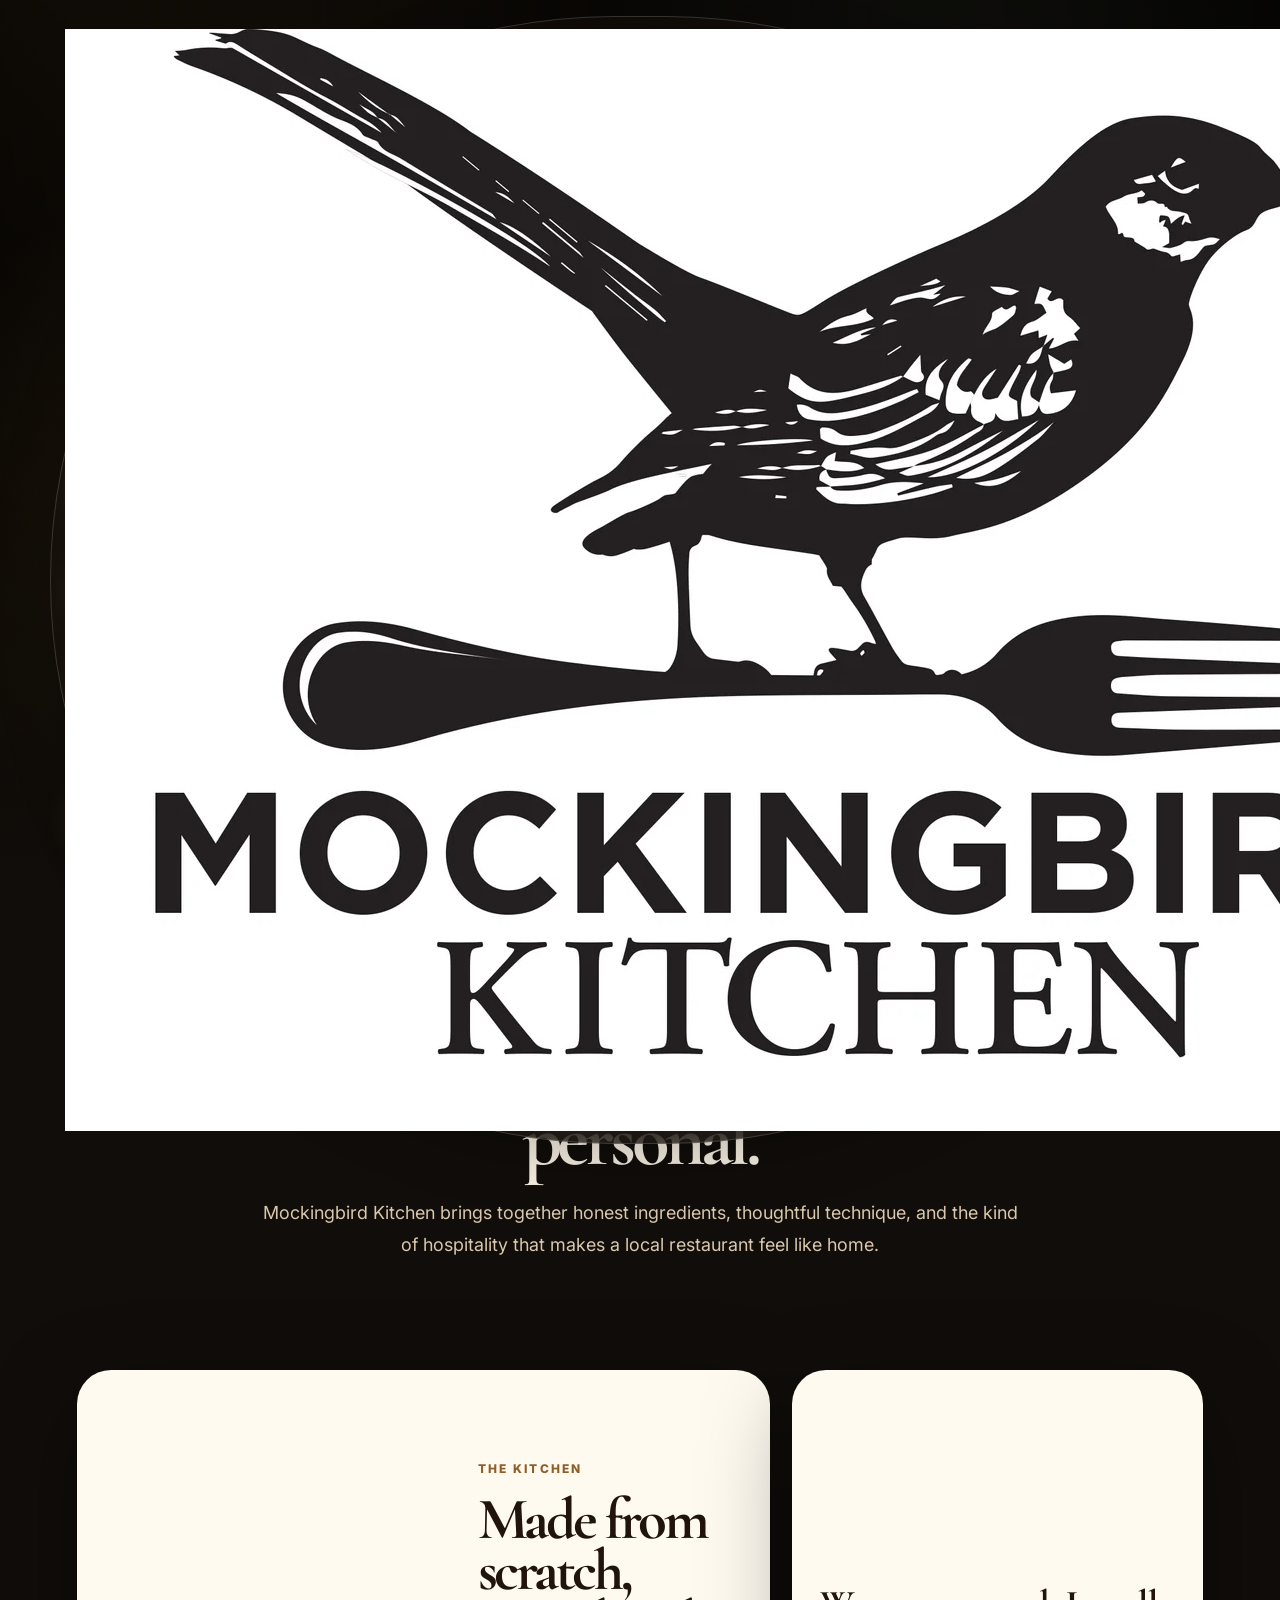
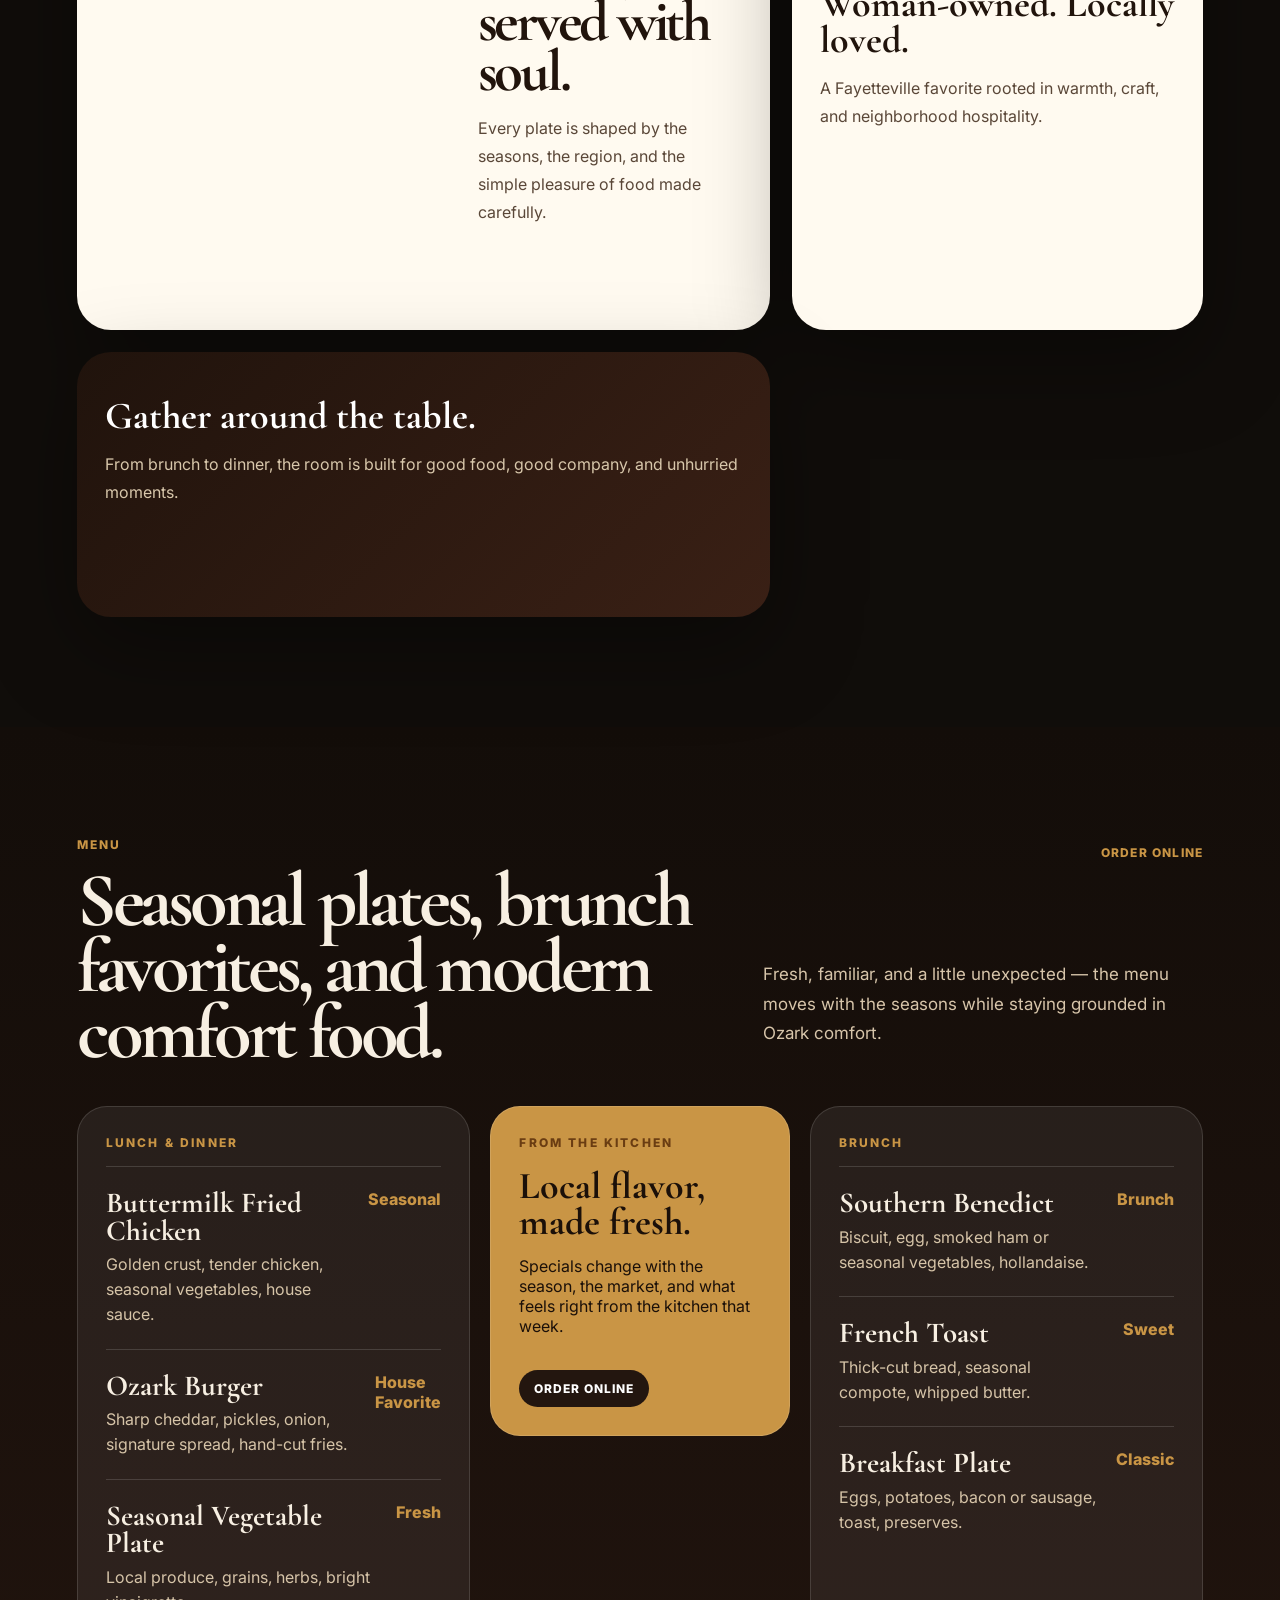
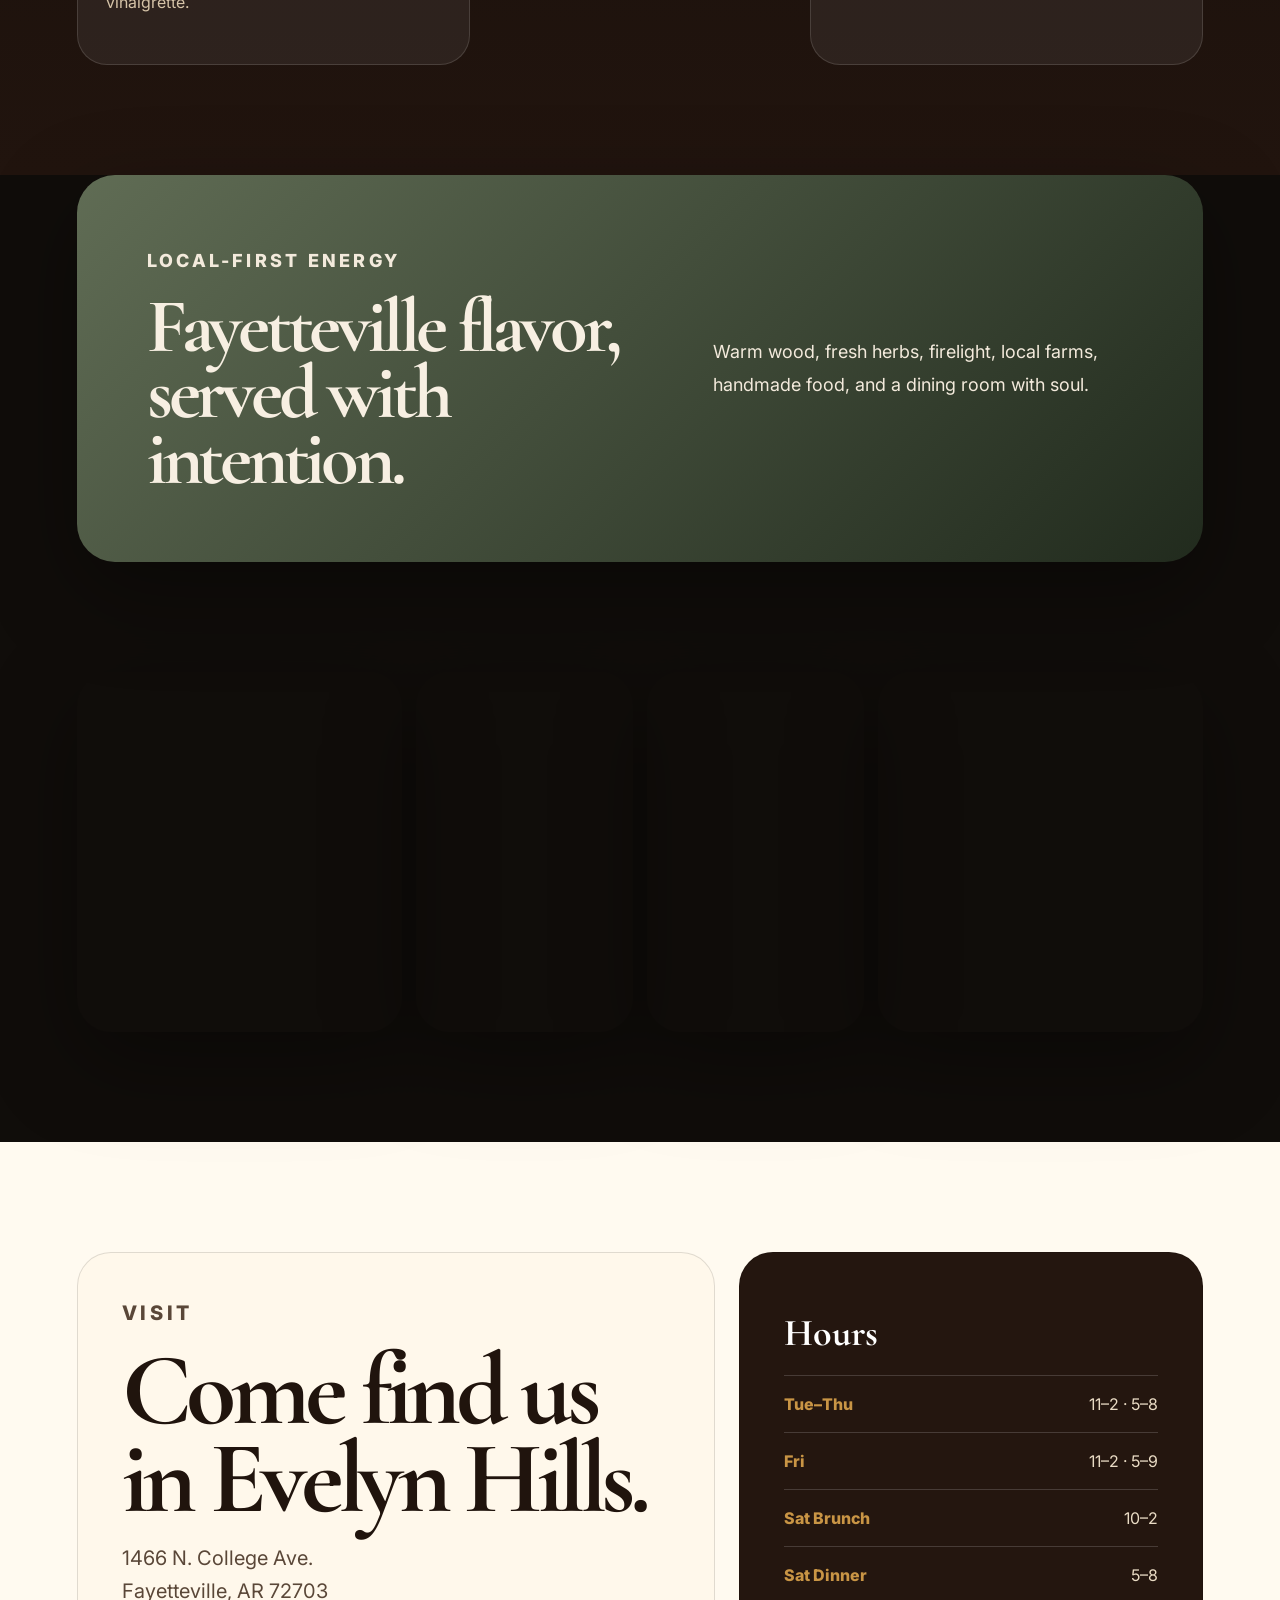
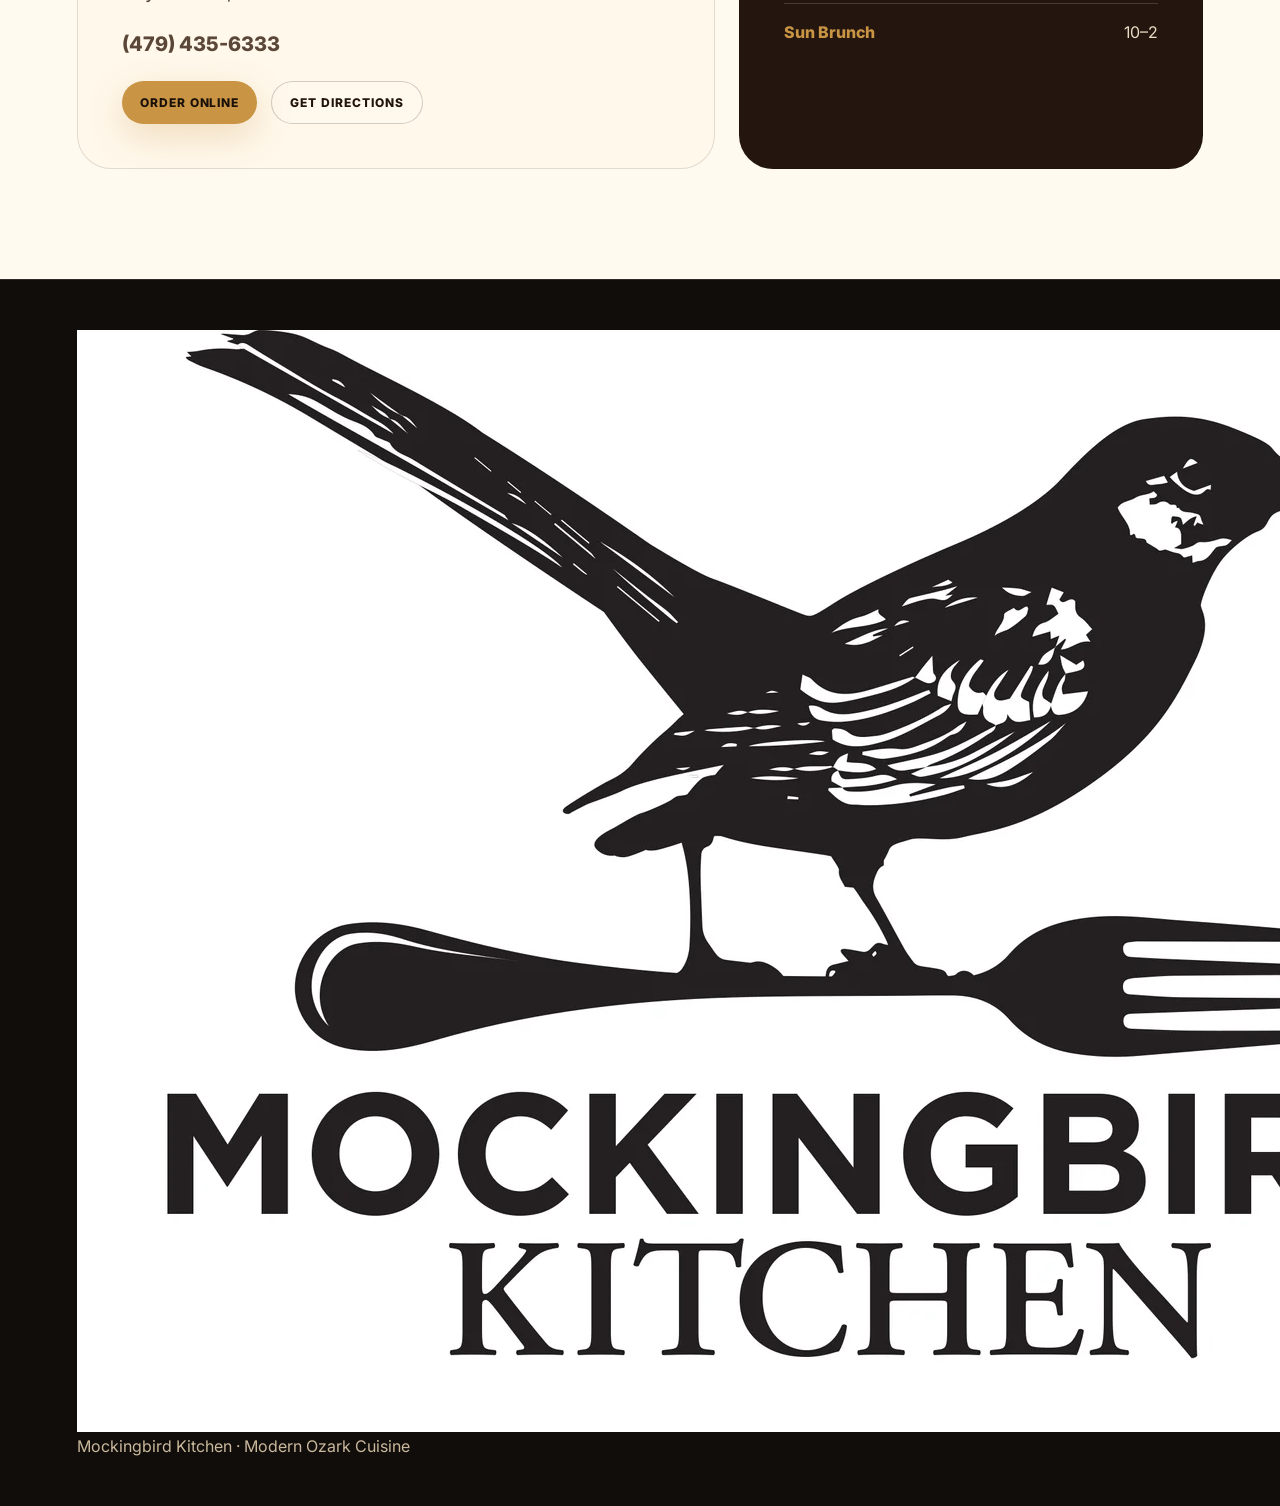
==== commit 20676a66: "Use official logo asset in homepage header" ====
--- a/index.html
+++ b/index.html
@@ -8,18 +8,18 @@
   <meta property="og:title" content="Mockingbird Kitchen | Modern Ozark Cuisine" />
   <meta property="og:description" content="Scratch-made food with an Ozark point of view in Fayetteville, Arkansas." />
   <meta property="og:type" content="website" />
-  <meta property="og:image" content="https://images.unsplash.com/photo-1551218808-94e220e084d2?auto=format&fit=crop&w=1600&q=85" />
+  <meta property="og:image" content="assets/mockingbird-logo.jpg" />
   <meta name="theme-color" content="#100d0a" />
+  <link rel="icon" href="assets/mockingbird-logo.jpg" />
   <link rel="preconnect" href="https://fonts.googleapis.com" />
   <link rel="preconnect" href="https://fonts.gstatic.com" crossorigin />
   <link rel="preconnect" href="https://images.unsplash.com" />
   <link rel="stylesheet" href="styles.css" />
   <script defer src="script.js"></script>
-  <script type="application/ld+json">{"@context":"https://schema.org","@type":"Restaurant","name":"Mockingbird Kitchen","servesCuisine":"Modern Ozark Cuisine","address":{"@type":"PostalAddress","streetAddress":"1466 N. College Ave.","addressLocality":"Fayetteville","addressRegion":"AR","postalCode":"72703","addressCountry":"US"},"telephone":"+14794356333","url":"https://ryangivans.github.io/mockingbird-kitchen/","sameAs":["https://www.mockingbirdkitchen.com/","https://www.facebook.com/mockingbirdkitchen"],"acceptsReservations":"False"}</script>
 </head>
 <body>
   <header class="site-header" id="top">
-    <a class="brand" href="#top" aria-label="Mockingbird Kitchen home"><span class="brand-mark">M</span><span><strong>Mockingbird Kitchen</strong><small>Modern Ozark Cuisine</small></span></a>
+    <a class="brand" href="#top" aria-label="Mockingbird Kitchen home"><img class="brand-logo" src="assets/mockingbird-logo.jpg" alt="Mockingbird Kitchen logo"><span><strong>Mockingbird Kitchen</strong><small>Modern Ozark Cuisine</small></span></a>
     <nav class="nav" aria-label="Main navigation"><a href="#story">Story</a><a href="#menu">Menu</a><a href="#local">Local</a><a href="#visit">Visit</a></nav>
     <a class="header-cta" href="https://online.skytab.com/f5239a90ee78932ed63aa16213dc56bf" target="_blank" rel="noopener">Order Online</a>
   </header>
@@ -32,6 +32,6 @@
     <section class="gallery" aria-label="Restaurant mood gallery"><div class="gallery-img g1 reveal"></div><div class="gallery-img g2 reveal"></div><div class="gallery-img g3 reveal"></div><div class="gallery-img g4 reveal"></div></section>
     <section class="visit section-pad" id="visit"><div class="visit-card reveal"><p class="section-label">Visit</p><h2>Come find us in Evelyn Hills.</h2><p>1466 N. College Ave.<br />Fayetteville, AR 72703</p><p><a href="tel:14794356333">(479) 435-6333</a></p><div class="visit-actions"><a class="button primary" href="https://online.skytab.com/f5239a90ee78932ed63aa16213dc56bf" target="_blank" rel="noopener">Order Online</a><a class="button ghost dark" href="https://maps.google.com/?q=1466+N+College+Ave+Fayetteville+AR+72703" target="_blank" rel="noopener">Get Directions</a></div></div><div class="hours-card reveal"><h3>Hours</h3><dl><div><dt>Tue–Thu</dt><dd>11–2 · 5–8</dd></div><div><dt>Fri</dt><dd>11–2 · 5–9</dd></div><div><dt>Sat Brunch</dt><dd>10–2</dd></div><div><dt>Sat Dinner</dt><dd>5–8</dd></div><div><dt>Sun Brunch</dt><dd>10–2</dd></div></dl></div></section>
   </main>
-  <footer class="footer"><p>Mockingbird Kitchen · Modern Ozark Cuisine</p><div><a href="https://www.facebook.com/mockingbirdkitchen" target="_blank" rel="noopener">Facebook</a><a href="#top">Back to top</a></div></footer>
+  <footer class="footer"><p><img class="footer-logo" src="assets/mockingbird-logo.jpg" alt="Mockingbird Kitchen logo"> Mockingbird Kitchen · Modern Ozark Cuisine</p><div><a href="https://www.facebook.com/mockingbirdkitchen" target="_blank" rel="noopener">Facebook</a><a href="#top">Back to top</a></div></footer>
 </body>
 </html>
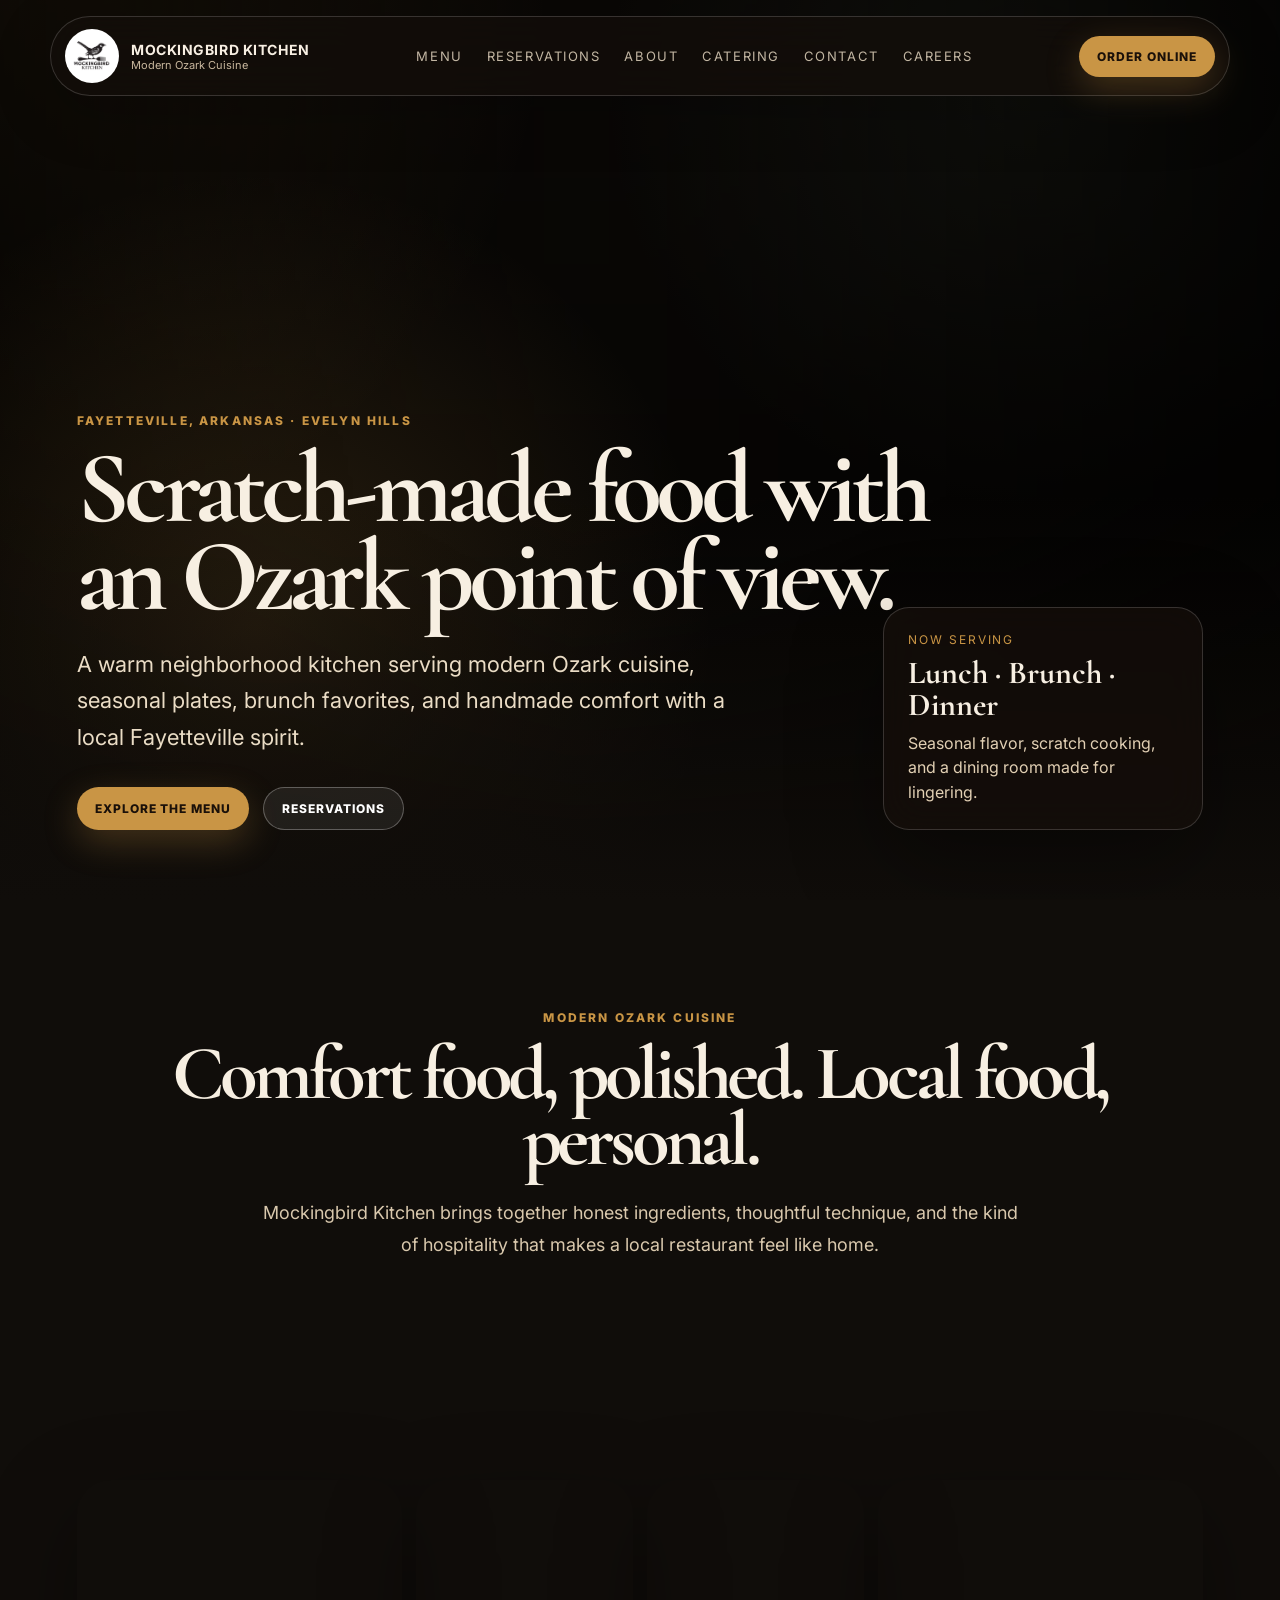
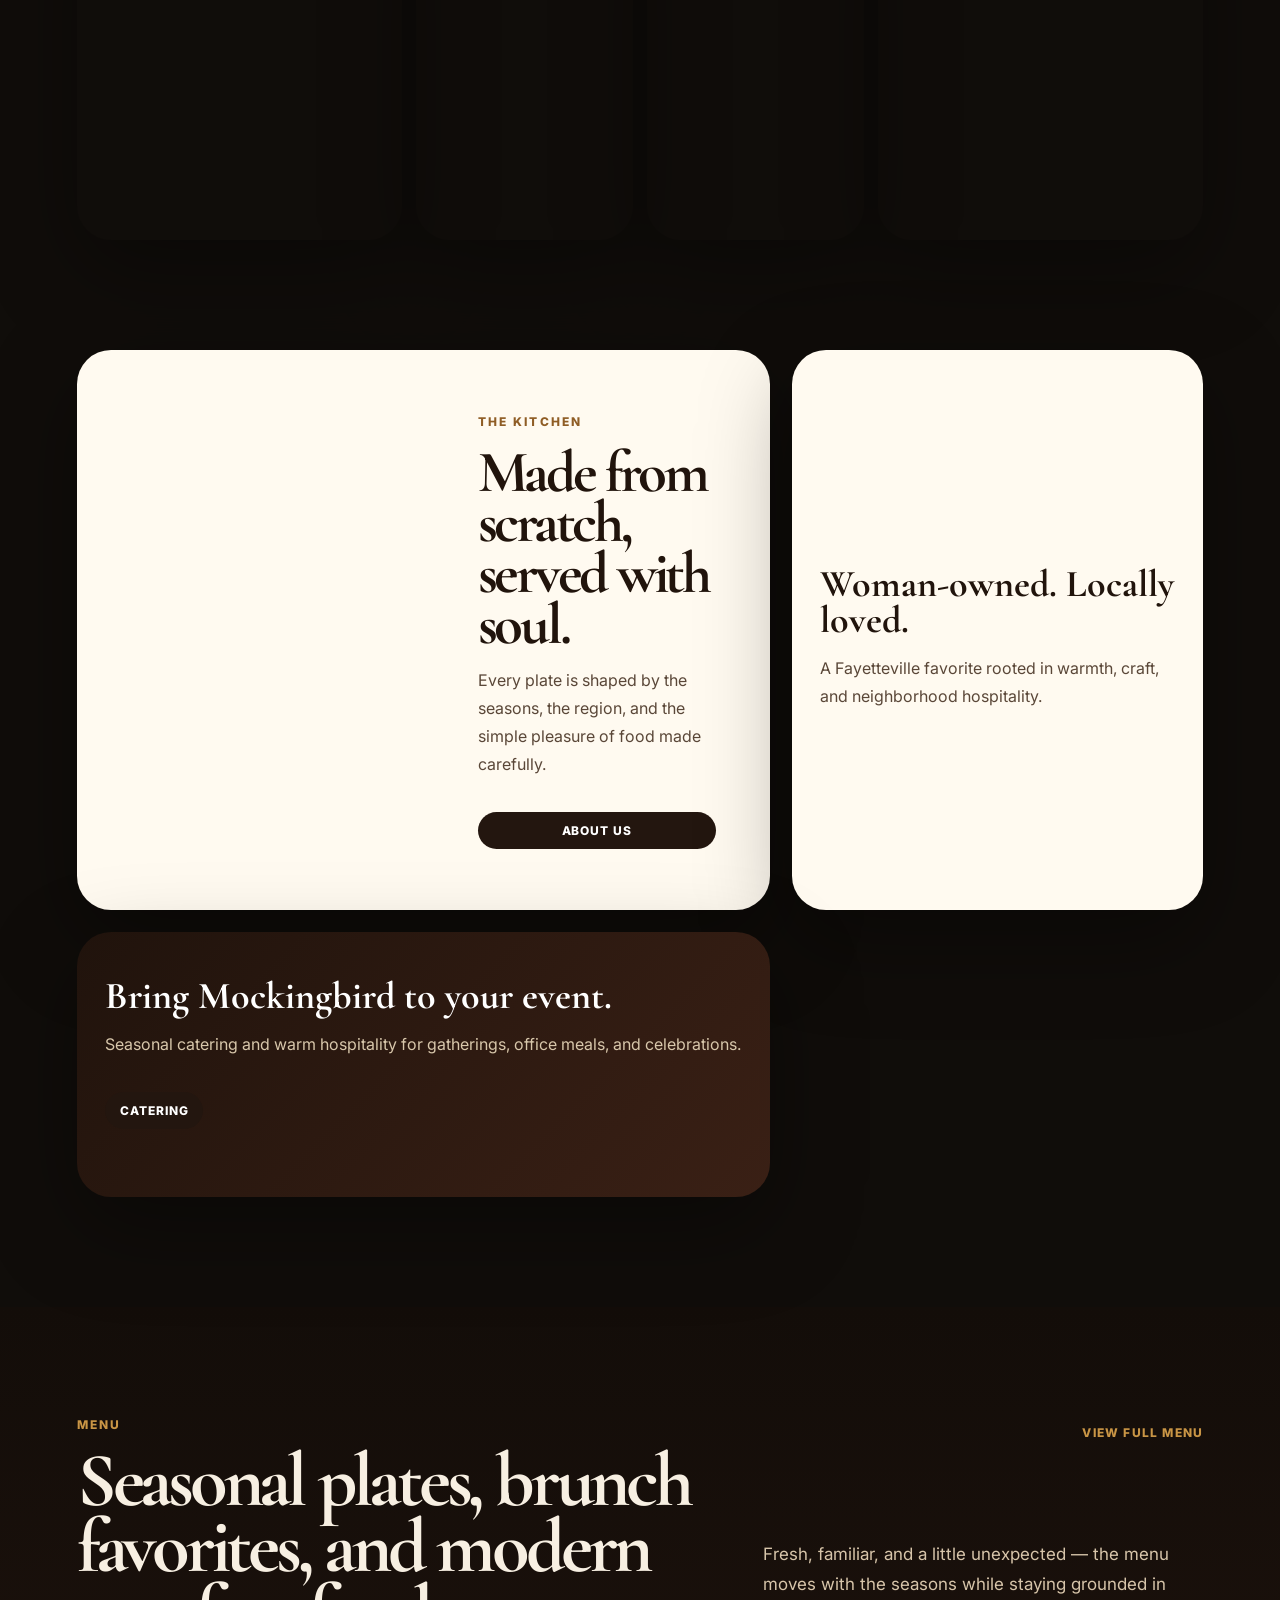
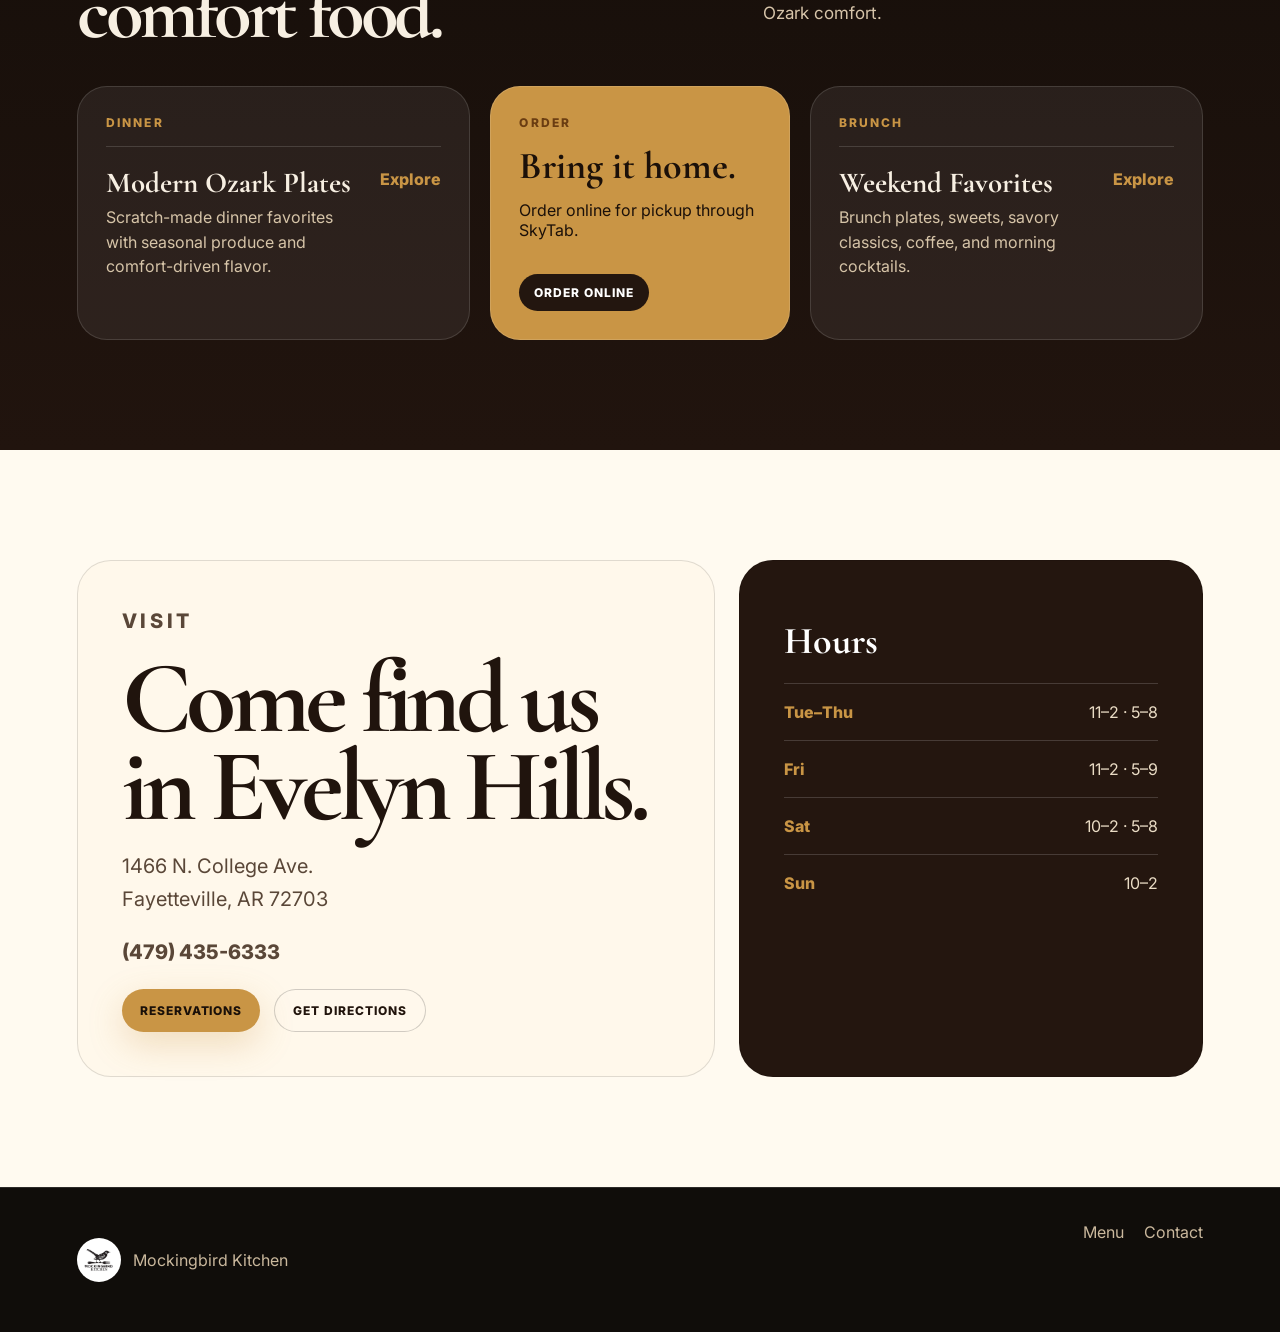
==== commit c4a0aa42: "Link homepage navigation to full pages" ====
--- a/index.html
+++ b/index.html
@@ -1,37 +1 @@
-<!DOCTYPE html>
-<html lang="en">
-<head>
-  <meta charset="UTF-8" />
-  <meta name="viewport" content="width=device-width, initial-scale=1.0" />
-  <title>Mockingbird Kitchen | Modern Ozark Cuisine in Fayetteville</title>
-  <meta name="description" content="Mockingbird Kitchen serves modern Ozark cuisine in Fayetteville, Arkansas with scratch-made food, brunch, dinner, seasonal plates, and warm local hospitality." />
-  <meta property="og:title" content="Mockingbird Kitchen | Modern Ozark Cuisine" />
-  <meta property="og:description" content="Scratch-made food with an Ozark point of view in Fayetteville, Arkansas." />
-  <meta property="og:type" content="website" />
-  <meta property="og:image" content="assets/mockingbird-logo.jpg" />
-  <meta name="theme-color" content="#100d0a" />
-  <link rel="icon" href="assets/mockingbird-logo.jpg" />
-  <link rel="preconnect" href="https://fonts.googleapis.com" />
-  <link rel="preconnect" href="https://fonts.gstatic.com" crossorigin />
-  <link rel="preconnect" href="https://images.unsplash.com" />
-  <link rel="stylesheet" href="styles.css" />
-  <script defer src="script.js"></script>
-</head>
-<body>
-  <header class="site-header" id="top">
-    <a class="brand" href="#top" aria-label="Mockingbird Kitchen home"><img class="brand-logo" src="assets/mockingbird-logo.jpg" alt="Mockingbird Kitchen logo"><span><strong>Mockingbird Kitchen</strong><small>Modern Ozark Cuisine</small></span></a>
-    <nav class="nav" aria-label="Main navigation"><a href="#story">Story</a><a href="#menu">Menu</a><a href="#local">Local</a><a href="#visit">Visit</a></nav>
-    <a class="header-cta" href="https://online.skytab.com/f5239a90ee78932ed63aa16213dc56bf" target="_blank" rel="noopener">Order Online</a>
-  </header>
-  <main>
-    <section class="hero" aria-labelledby="hero-title"><div class="hero-media"></div><div class="hero-overlay"></div><div class="hero-content reveal"><p class="eyebrow">Fayetteville, Arkansas · Evelyn Hills</p><h1 id="hero-title">Scratch-made food with an Ozark point of view.</h1><p class="hero-copy">A warm neighborhood kitchen serving modern Ozark cuisine, seasonal plates, brunch favorites, and handmade comfort with a local Fayetteville spirit.</p><div class="hero-actions"><a class="button primary" href="#menu">Explore the Menu</a><a class="button ghost" href="https://online.skytab.com/f5239a90ee78932ed63aa16213dc56bf" target="_blank" rel="noopener">Order Online</a></div></div><div class="hero-card reveal"><span>Now serving</span><strong>Lunch · Brunch · Dinner</strong><p>Seasonal flavor, scratch cooking, and a dining room made for lingering.</p></div></section>
-    <section class="intro section-pad reveal"><div class="section-label">Modern Ozark Cuisine</div><h2>Comfort food, polished. Local food, personal.</h2><p>Mockingbird Kitchen brings together honest ingredients, thoughtful technique, and the kind of hospitality that makes a local restaurant feel like home.</p></section>
-    <section class="feature-grid" id="story"><article class="feature feature-large reveal"><div class="feature-image image-1"></div><div class="feature-copy"><p class="eyebrow dark">The Kitchen</p><h2>Made from scratch, served with soul.</h2><p>Every plate is shaped by the seasons, the region, and the simple pleasure of food made carefully.</p></div></article><article class="feature stacked reveal"><div class="mini-image image-2"></div><h3>Woman-owned. Locally loved.</h3><p>A Fayetteville favorite rooted in warmth, craft, and neighborhood hospitality.</p></article><article class="feature stacked dark-card reveal"><h3>Gather around the table.</h3><p>From brunch to dinner, the room is built for good food, good company, and unhurried moments.</p></article></section>
-    <section class="menu-section section-pad" id="menu"><div class="section-kicker reveal"><span class="section-label">Menu</span><a class="text-link" href="https://online.skytab.com/f5239a90ee78932ed63aa16213dc56bf" target="_blank" rel="noopener">Order online</a></div><div class="menu-heading reveal"><h2>Seasonal plates, brunch favorites, and modern comfort food.</h2><p>Fresh, familiar, and a little unexpected — the menu moves with the seasons while staying grounded in Ozark comfort.</p></div><div class="menu-layout"><div class="menu-category reveal"><p class="menu-label">Lunch & Dinner</p><div class="menu-item"><div><h3>Buttermilk Fried Chicken</h3><p>Golden crust, tender chicken, seasonal vegetables, house sauce.</p></div><span>Seasonal</span></div><div class="menu-item"><div><h3>Ozark Burger</h3><p>Sharp cheddar, pickles, onion, signature spread, hand-cut fries.</p></div><span>House Favorite</span></div><div class="menu-item"><div><h3>Seasonal Vegetable Plate</h3><p>Local produce, grains, herbs, bright vinaigrette.</p></div><span>Fresh</span></div></div><div class="menu-category highlighted reveal"><p class="menu-label">From the Kitchen</p><h3>Local flavor, made fresh.</h3><p>Specials change with the season, the market, and what feels right from the kitchen that week.</p><a class="button small" href="https://online.skytab.com/f5239a90ee78932ed63aa16213dc56bf" target="_blank" rel="noopener">Order Online</a></div><div class="menu-category reveal"><p class="menu-label">Brunch</p><div class="menu-item"><div><h3>Southern Benedict</h3><p>Biscuit, egg, smoked ham or seasonal vegetables, hollandaise.</p></div><span>Brunch</span></div><div class="menu-item"><div><h3>French Toast</h3><p>Thick-cut bread, seasonal compote, whipped butter.</p></div><span>Sweet</span></div><div class="menu-item"><div><h3>Breakfast Plate</h3><p>Eggs, potatoes, bacon or sausage, toast, preserves.</p></div><span>Classic</span></div></div></div></section>
-    <section class="local-band reveal" id="local"><div><p class="eyebrow">Local-first energy</p><h2>Fayetteville flavor, served with intention.</h2></div><p>Warm wood, fresh herbs, firelight, local farms, handmade food, and a dining room with soul.</p></section>
-    <section class="gallery" aria-label="Restaurant mood gallery"><div class="gallery-img g1 reveal"></div><div class="gallery-img g2 reveal"></div><div class="gallery-img g3 reveal"></div><div class="gallery-img g4 reveal"></div></section>
-    <section class="visit section-pad" id="visit"><div class="visit-card reveal"><p class="section-label">Visit</p><h2>Come find us in Evelyn Hills.</h2><p>1466 N. College Ave.<br />Fayetteville, AR 72703</p><p><a href="tel:14794356333">(479) 435-6333</a></p><div class="visit-actions"><a class="button primary" href="https://online.skytab.com/f5239a90ee78932ed63aa16213dc56bf" target="_blank" rel="noopener">Order Online</a><a class="button ghost dark" href="https://maps.google.com/?q=1466+N+College+Ave+Fayetteville+AR+72703" target="_blank" rel="noopener">Get Directions</a></div></div><div class="hours-card reveal"><h3>Hours</h3><dl><div><dt>Tue–Thu</dt><dd>11–2 · 5–8</dd></div><div><dt>Fri</dt><dd>11–2 · 5–9</dd></div><div><dt>Sat Brunch</dt><dd>10–2</dd></div><div><dt>Sat Dinner</dt><dd>5–8</dd></div><div><dt>Sun Brunch</dt><dd>10–2</dd></div></dl></div></section>
-  </main>
-  <footer class="footer"><p><img class="footer-logo" src="assets/mockingbird-logo.jpg" alt="Mockingbird Kitchen logo"> Mockingbird Kitchen · Modern Ozark Cuisine</p><div><a href="https://www.facebook.com/mockingbirdkitchen" target="_blank" rel="noopener">Facebook</a><a href="#top">Back to top</a></div></footer>
-</body>
-</html>+<!DOCTYPE html><html lang="en"><head><meta charset="UTF-8"><meta name="viewport" content="width=device-width,initial-scale=1.0"><title>Mockingbird Kitchen | Modern Ozark Cuisine in Fayetteville</title><meta name="description" content="Mockingbird Kitchen serves modern Ozark cuisine in Fayetteville, Arkansas with scratch-made food, brunch, dinner, seasonal plates, and warm local hospitality."><meta name="theme-color" content="#100d0a"><link rel="icon" href="assets/mockingbird-logo.jpg"><link rel="preconnect" href="https://fonts.googleapis.com"><link rel="preconnect" href="https://fonts.gstatic.com" crossorigin><link rel="preconnect" href="https://images.unsplash.com"><link rel="stylesheet" href="styles.css"><script defer src="script.js"></script></head><body><header class="site-header" id="top"><a class="brand" href="index.html" aria-label="Mockingbird Kitchen home"><img class="brand-logo" src="assets/mockingbird-logo.jpg" alt="Mockingbird Kitchen logo"><span><strong>Mockingbird Kitchen</strong><small>Modern Ozark Cuisine</small></span></a><nav class="nav" aria-label="Main navigation"><a href="menu.html">Menu</a><a href="reservations.html">Reservations</a><a href="about.html">About</a><a href="catering.html">Catering</a><a href="contact.html">Contact</a><a href="careers.html">Careers</a></nav><a class="header-cta" href="https://online.skytab.com/f5239a90ee78932ed63aa16213dc56bf" target="_blank" rel="noopener">Order Online</a></header><main><section class="hero" aria-labelledby="hero-title"><div class="hero-media"></div><div class="hero-overlay"></div><div class="hero-content reveal"><p class="eyebrow">Fayetteville, Arkansas · Evelyn Hills</p><h1 id="hero-title">Scratch-made food with an Ozark point of view.</h1><p class="hero-copy">A warm neighborhood kitchen serving modern Ozark cuisine, seasonal plates, brunch favorites, and handmade comfort with a local Fayetteville spirit.</p><div class="hero-actions"><a class="button primary" href="menu.html">Explore the Menu</a><a class="button ghost" href="reservations.html">Reservations</a></div></div><div class="hero-card reveal"><span>Now serving</span><strong>Lunch · Brunch · Dinner</strong><p>Seasonal flavor, scratch cooking, and a dining room made for lingering.</p></div></section><section class="intro section-pad reveal"><div class="section-label">Modern Ozark Cuisine</div><h2>Comfort food, polished. Local food, personal.</h2><p>Mockingbird Kitchen brings together honest ingredients, thoughtful technique, and the kind of hospitality that makes a local restaurant feel like home.</p></section><section class="gallery" aria-label="Food photography"><div class="gallery-img g1 reveal"></div><div class="gallery-img g2 reveal"></div><div class="gallery-img g3 reveal"></div><div class="gallery-img g4 reveal"></div></section><section class="feature-grid" id="story"><article class="feature feature-large reveal"><div class="feature-image image-1"></div><div class="feature-copy"><p class="eyebrow dark">The Kitchen</p><h2>Made from scratch, served with soul.</h2><p>Every plate is shaped by the seasons, the region, and the simple pleasure of food made carefully.</p><a class="button small" href="about.html">About Us</a></div></article><article class="feature stacked reveal"><div class="mini-image image-2"></div><h3>Woman-owned. Locally loved.</h3><p>A Fayetteville favorite rooted in warmth, craft, and neighborhood hospitality.</p></article><article class="feature stacked dark-card reveal"><h3>Bring Mockingbird to your event.</h3><p>Seasonal catering and warm hospitality for gatherings, office meals, and celebrations.</p><a class="button small" href="catering.html">Catering</a></article></section><section class="menu-section section-pad"><div class="section-kicker reveal"><span class="section-label">Menu</span><a class="text-link" href="menu.html">View Full Menu</a></div><div class="menu-heading reveal"><h2>Seasonal plates, brunch favorites, and modern comfort food.</h2><p>Fresh, familiar, and a little unexpected — the menu moves with the seasons while staying grounded in Ozark comfort.</p></div><div class="menu-layout"><div class="menu-category reveal"><p class="menu-label">Dinner</p><div class="menu-item"><div><h3>Modern Ozark Plates</h3><p>Scratch-made dinner favorites with seasonal produce and comfort-driven flavor.</p></div><span>Explore</span></div></div><div class="menu-category highlighted reveal"><p class="menu-label">Order</p><h3>Bring it home.</h3><p>Order online for pickup through SkyTab.</p><a class="button small" href="https://online.skytab.com/f5239a90ee78932ed63aa16213dc56bf" target="_blank" rel="noopener">Order Online</a></div><div class="menu-category reveal"><p class="menu-label">Brunch</p><div class="menu-item"><div><h3>Weekend Favorites</h3><p>Brunch plates, sweets, savory classics, coffee, and morning cocktails.</p></div><span>Explore</span></div></div></div></section><section class="visit section-pad" id="visit"><div class="visit-card reveal"><p class="section-label">Visit</p><h2>Come find us in Evelyn Hills.</h2><p>1466 N. College Ave.<br>Fayetteville, AR 72703</p><p><a href="tel:14794356333">(479) 435-6333</a></p><div class="visit-actions"><a class="button primary" href="reservations.html">Reservations</a><a class="button ghost dark" href="https://maps.google.com/?q=1466+N+College+Ave+Fayetteville+AR+72703" target="_blank" rel="noopener">Get Directions</a></div></div><div class="hours-card reveal"><h3>Hours</h3><dl><div><dt>Tue–Thu</dt><dd>11–2 · 5–8</dd></div><div><dt>Fri</dt><dd>11–2 · 5–9</dd></div><div><dt>Sat</dt><dd>10–2 · 5–8</dd></div><div><dt>Sun</dt><dd>10–2</dd></div></dl></div></section></main><footer class="footer"><p><img class="footer-logo" src="assets/mockingbird-logo.jpg" alt="Mockingbird Kitchen logo"> Mockingbird Kitchen</p><div><a href="menu.html">Menu</a><a href="contact.html">Contact</a></div></footer></body></html>
--- a/styles.css
+++ b/styles.css
@@ -1,2 +1,2 @@
 @import url('https://fonts.googleapis.com/css2?family=Cormorant+Garamond:wght@500;600;700&family=Inter:wght@400;500;600;700;800&display=swap');
-:root{--ink:#100d0a;--espresso:#1c130d;--char:#241913;--cream:#f7efe2;--paper:#fffaf0;--muted:#c9b89e;--gold:#c99545;--sage:#657259;--rust:#a14d28;--line:rgba(255,255,255,.16);--shadow:0 30px 90px rgba(0,0,0,.35)}*{box-sizing:border-box}html{scroll-behavior:smooth}body{margin:0;background:var(--ink);color:var(--cream);font-family:Inter,system-ui,sans-serif;overflow-x:hidden}body:before{content:"";position:fixed;inset:0;pointer-events:none;background:radial-gradient(circle at top left,rgba(201,149,69,.18),transparent 35%),radial-gradient(circle at 80% 10%,rgba(101,114,89,.18),transparent 32%),linear-gradient(180deg,rgba(0,0,0,.1),rgba(0,0,0,.55));z-index:-2}a{color:inherit;text-decoration:none}.site-header{position:fixed;top:16px;left:50%;transform:translateX(-50%);width:min(1180px,calc(100% - 28px));z-index:20;display:flex;align-items:center;justify-content:space-between;gap:18px;padding:12px 14px;border:1px solid rgba(255,255,255,.16);border-radius:999px;background:rgba(20,14,10,.58);backdrop-filter:blur(22px);box-shadow:0 16px 60px rgba(0,0,0,.22)}.brand{display:flex;align-items:center;gap:12px}.brand-mark{width:42px;height:42px;border-radius:50%;display:grid;place-items:center;background:linear-gradient(135deg,var(--gold),#f0d59b);color:#1a1009;font-family:Cormorant Garamond,serif;font-weight:700;font-size:25px}.brand strong{display:block;font-size:14px;letter-spacing:.04em;text-transform:uppercase}.brand small{display:block;color:var(--muted);font-size:11px}.nav{display:flex;gap:24px;color:#eadcc5;font-size:13px;text-transform:uppercase;letter-spacing:.12em}.nav a{opacity:.82}.nav a:hover{opacity:1;color:#fff}.header-cta,.button{display:inline-flex;align-items:center;justify-content:center;border-radius:999px;font-weight:800;letter-spacing:.08em;text-transform:uppercase;font-size:12px;transition:.25s ease}.header-cta,.button.primary{background:var(--gold);color:#1a1009;padding:13px 18px;box-shadow:0 12px 35px rgba(201,149,69,.28)}.header-cta:hover,.button.primary:hover{transform:translateY(-2px);filter:brightness(1.08)}.hero{min-height:100vh;position:relative;display:flex;align-items:flex-end;padding:150px max(24px,6vw) 70px;overflow:hidden}.hero-media{position:absolute;inset:0;background-image:linear-gradient(90deg,rgba(0,0,0,.72),rgba(0,0,0,.28) 45%,rgba(0,0,0,.72)),url('https://images.unsplash.com/photo-1551218808-94e220e084d2?auto=format&fit=crop&w=2200&q=85');background-size:cover;background-position:center;transform:scale(1.04);animation:slowZoom 18s ease-in-out infinite alternate;z-index:-2}.hero-overlay{position:absolute;inset:0;background:linear-gradient(0deg,var(--ink),transparent 45%),radial-gradient(circle at 20% 70%,rgba(201,149,69,.18),transparent 38%);z-index:-1}@keyframes slowZoom{from{transform:scale(1.02)}to{transform:scale(1.1)}}.hero-content{max-width:850px}.eyebrow,.section-label,.menu-label{margin:0 0 16px;text-transform:uppercase;letter-spacing:.18em;font-size:12px;font-weight:800;color:var(--gold)}.eyebrow.dark{color:#8f5d25}.hero h1,.intro h2,.feature h2,.menu-heading h2,.local-band h2,.visit h2{font-family:Cormorant Garamond,serif;font-size:clamp(52px,8vw,116px);line-height:.86;margin:0;letter-spacing:-.055em}.hero-copy{max-width:690px;color:#eadcc5;font-size:clamp(17px,2vw,22px);line-height:1.65;margin:26px 0 32px}.hero-actions,.visit-actions{display:flex;gap:14px;flex-wrap:wrap}.button.ghost{border:1px solid rgba(255,255,255,.28);padding:13px 18px;color:#fff;background:rgba(255,255,255,.07)}.button.ghost.dark{border-color:rgba(0,0,0,.18);color:#21140c}.button.small{padding:11px 15px;background:#23160f;color:#fff;margin-top:18px}.hero-card{position:absolute;right:max(24px,6vw);bottom:70px;width:min(320px,34vw);padding:24px;border:1px solid rgba(255,255,255,.16);background:rgba(23,16,11,.68);backdrop-filter:blur(20px);border-radius:26px;box-shadow:var(--shadow)}.hero-card span{display:block;color:var(--gold);font-size:12px;text-transform:uppercase;letter-spacing:.16em}.hero-card strong{display:block;font-family:Cormorant Garamond,serif;font-size:32px;line-height:1;margin:10px 0}.hero-card p{margin:0;color:#e2d0b4;line-height:1.55}.section-pad{padding:110px max(24px,6vw)}.intro{max-width:1120px;margin:auto;text-align:center}.intro h2{font-size:clamp(38px,6vw,82px)}.intro p{max-width:760px;margin:24px auto 0;color:#d9c8ad;font-size:18px;line-height:1.75}.feature-grid{display:grid;grid-template-columns:1.35fr .8fr;gap:22px;padding:0 max(24px,6vw) 110px}.feature{border-radius:34px;overflow:hidden;background:var(--paper);color:#21140c;box-shadow:var(--shadow)}.feature-large{display:grid;grid-template-columns:1fr 1fr;min-height:560px}.feature-image,.mini-image,.gallery-img{background-size:cover;background-position:center}.image-1{background-image:url('https://images.unsplash.com/photo-1504674900247-0877df9cc836?auto=format&fit=crop&w=1400&q=85')}.image-2{background-image:url('https://images.unsplash.com/photo-1556910103-1c02745aae4d?auto=format&fit=crop&w=1000&q=85')}.feature-copy{padding:54px;display:flex;flex-direction:column;justify-content:center}.feature h2{font-size:clamp(36px,4.6vw,70px)}.feature p{color:#5a4738;line-height:1.75}.stacked{padding:28px;min-height:265px}.stacked h3,.menu-category h3,.hours-card h3{font-family:Cormorant Garamond,serif;font-size:38px;line-height:.95;margin:18px 0 12px}.mini-image{height:170px;border-radius:24px}.dark-card{background:linear-gradient(135deg,#20130c,#3a2015);color:#fff}.dark-card p{color:#d8c7ab}.menu-section{background:linear-gradient(180deg,#130d09,#21140e)}.section-kicker{display:flex;justify-content:space-between;gap:20px;align-items:center}.text-link{color:var(--gold);font-weight:800;text-transform:uppercase;letter-spacing:.1em;font-size:12px}.menu-heading{display:grid;grid-template-columns:1.1fr .75fr;gap:40px;align-items:end;margin-bottom:40px}.menu-heading h2{font-size:clamp(40px,6vw,84px)}.menu-heading p{color:#d7c5aa;line-height:1.75;font-size:17px}.menu-layout{display:grid;grid-template-columns:1fr .76fr 1fr;gap:20px}.menu-category{background:rgba(255,255,255,.065);border:1px solid rgba(255,255,255,.13);border-radius:30px;padding:28px}.menu-category.highlighted{background:var(--gold);color:#1b1009;align-self:start}.menu-category.highlighted .menu-label{color:#6a3d12}.menu-item{display:flex;justify-content:space-between;gap:20px;padding:22px 0;border-top:1px solid rgba(255,255,255,.14)}.menu-item h3{font-size:29px;margin:0 0 8px}.menu-item p{margin:0;color:#d6c4a8;line-height:1.55}.menu-item span{color:var(--gold);font-weight:800}.local-band{margin:0 max(24px,6vw);padding:70px;border-radius:38px;background:linear-gradient(135deg,rgba(101,114,89,.95),rgba(35,45,31,.95)),url('https://images.unsplash.com/photo-1466637574441-749b8f19452f?auto=format&fit=crop&w=1600&q=85');background-size:cover;background-blend-mode:multiply;display:grid;grid-template-columns:1fr .8fr;gap:40px;align-items:center;box-shadow:var(--shadow)}.local-band h2{font-size:clamp(40px,6vw,84px)}.local-band p{font-size:18px;line-height:1.8;color:#f3eadc}.gallery{display:grid;grid-template-columns:1.2fr .8fr .8fr 1.2fr;gap:14px;padding:110px max(24px,6vw)}.gallery-img{min-height:360px;border-radius:34px;filter:saturate(.92) contrast(1.05);box-shadow:var(--shadow)}.g1{background-image:url('https://images.unsplash.com/photo-1543352634-a1c51d9f1fa7?auto=format&fit=crop&w=900&q=85')}.g2{background-image:url('https://images.unsplash.com/photo-1559339352-11d035aa65de?auto=format&fit=crop&w=900&q=85')}.g3{background-image:url('https://images.unsplash.com/photo-1529692236671-f1f6cf9683ba?auto=format&fit=crop&w=900&q=85')}.g4{background-image:url('https://images.unsplash.com/photo-1514933651103-005eec06c04b?auto=format&fit=crop&w=900&q=85')}.visit{display:grid;grid-template-columns:1.1fr .8fr;gap:24px;background:var(--paper);color:#20140d}.visit-card,.hours-card{border:1px solid rgba(0,0,0,.12);border-radius:34px;padding:44px;background:#fff8eb}.visit-card p{font-size:20px;line-height:1.65;color:#5a4738}.visit-card a{font-weight:800}.hours-card{background:#24160f;color:#fff}.hours-card dl{margin:24px 0 0}.hours-card div{display:flex;justify-content:space-between;gap:18px;border-top:1px solid rgba(255,255,255,.16);padding:18px 0}.hours-card dt{color:var(--gold);font-weight:800}.hours-card dd{margin:0;color:#eadcc5}.footer{display:flex;justify-content:space-between;gap:20px;padding:34px max(24px,6vw);color:#cab89d;background:#100d0a;border-top:1px solid rgba(255,255,255,.12)}@media(max-width:900px){.site-header{align-items:flex-start;border-radius:26px;flex-wrap:wrap}.nav{order:3;width:100%;justify-content:space-around;gap:10px}.header-cta{padding:11px 13px}.hero{padding-top:180px}.hero h1{font-size:clamp(48px,15vw,76px)}.hero-card{position:relative;right:auto;bottom:auto;width:100%;margin-top:34px}.feature-grid,.feature-large,.menu-heading,.menu-layout,.local-band,.visit{grid-template-columns:1fr}.feature-large{min-height:auto}.feature-image{min-height:320px}.gallery{grid-template-columns:1fr 1fr}.gallery-img{min-height:260px}}@media(max-width:560px){.brand small,.nav{display:none}.site-header{top:10px}.section-pad{padding:78px 20px}.hero{padding:135px 20px 44px}.hero-copy{font-size:16px}.feature-grid,.gallery{padding-left:20px;padding-right:20px}.gallery{grid-template-columns:1fr}.feature-copy,.visit-card,.hours-card,.local-band{padding:28px}.hero-actions .button,.visit-actions .button{width:100%}}
+:root{--ink:#100d0a;--espresso:#1c130d;--char:#241913;--cream:#f7efe2;--paper:#fffaf0;--muted:#c9b89e;--gold:#c99545;--sage:#657259;--rust:#a14d28;--line:rgba(255,255,255,.16);--shadow:0 30px 90px rgba(0,0,0,.35)}*{box-sizing:border-box}html{scroll-behavior:smooth}body{margin:0;background:var(--ink);color:var(--cream);font-family:Inter,system-ui,sans-serif;overflow-x:hidden}body:before{content:"";position:fixed;inset:0;pointer-events:none;background:radial-gradient(circle at top left,rgba(201,149,69,.18),transparent 35%),radial-gradient(circle at 80% 10%,rgba(101,114,89,.18),transparent 32%),linear-gradient(180deg,rgba(0,0,0,.1),rgba(0,0,0,.55));z-index:-2}a{color:inherit;text-decoration:none}.site-header{position:fixed;top:16px;left:50%;transform:translateX(-50%);width:min(1180px,calc(100% - 28px));z-index:20;display:flex;align-items:center;justify-content:space-between;gap:18px;padding:12px 14px;border:1px solid rgba(255,255,255,.16);border-radius:999px;background:rgba(20,14,10,.72);backdrop-filter:blur(22px);box-shadow:0 16px 60px rgba(0,0,0,.22)}.brand{display:flex;align-items:center;gap:12px;min-width:0}.brand-logo{width:54px;height:54px;object-fit:contain;background:#fff;border-radius:50%;padding:7px;display:block;flex:0 0 auto}.brand-mark{display:none}.brand strong{display:block;font-size:14px;letter-spacing:.04em;text-transform:uppercase}.brand small{display:block;color:var(--muted);font-size:11px}.nav{display:flex;gap:24px;color:#eadcc5;font-size:13px;text-transform:uppercase;letter-spacing:.12em}.nav a{opacity:.82}.nav a:hover{opacity:1;color:#fff}.header-cta,.button{display:inline-flex;align-items:center;justify-content:center;border-radius:999px;font-weight:800;letter-spacing:.08em;text-transform:uppercase;font-size:12px;transition:.25s ease}.header-cta,.button.primary{background:var(--gold);color:#1a1009;padding:13px 18px;box-shadow:0 12px 35px rgba(201,149,69,.28)}.header-cta:hover,.button.primary:hover{transform:translateY(-2px);filter:brightness(1.08)}.hero{min-height:100vh;position:relative;display:flex;align-items:flex-end;padding:150px max(24px,6vw) 70px;overflow:hidden}.hero-media{position:absolute;inset:0;background-image:linear-gradient(90deg,rgba(0,0,0,.72),rgba(0,0,0,.28) 45%,rgba(0,0,0,.72)),url('https://images.unsplash.com/photo-1551218808-94e220e084d2?auto=format&fit=crop&w=2200&q=85');background-size:cover;background-position:center;transform:scale(1.04);animation:slowZoom 18s ease-in-out infinite alternate;z-index:-2}.hero-overlay{position:absolute;inset:0;background:linear-gradient(0deg,var(--ink),transparent 45%),radial-gradient(circle at 20% 70%,rgba(201,149,69,.18),transparent 38%);z-index:-1}@keyframes slowZoom{from{transform:scale(1.02)}to{transform:scale(1.1)}}.hero-content{max-width:850px}.eyebrow,.section-label,.menu-label{margin:0 0 16px;text-transform:uppercase;letter-spacing:.18em;font-size:12px;font-weight:800;color:var(--gold)}.eyebrow.dark{color:#8f5d25}.hero h1,.intro h2,.feature h2,.menu-heading h2,.local-band h2,.visit h2{font-family:Cormorant Garamond,serif;font-size:clamp(52px,8vw,116px);line-height:.86;margin:0;letter-spacing:-.055em}.hero-copy{max-width:690px;color:#eadcc5;font-size:clamp(17px,2vw,22px);line-height:1.65;margin:26px 0 32px}.hero-actions,.visit-actions{display:flex;gap:14px;flex-wrap:wrap}.button.ghost{border:1px solid rgba(255,255,255,.28);padding:13px 18px;color:#fff;background:rgba(255,255,255,.07)}.button.ghost.dark{border-color:rgba(0,0,0,.18);color:#21140c}.button.small{padding:11px 15px;background:#23160f;color:#fff;margin-top:18px}.hero-card{position:absolute;right:max(24px,6vw);bottom:70px;width:min(320px,34vw);padding:24px;border:1px solid rgba(255,255,255,.16);background:rgba(23,16,11,.68);backdrop-filter:blur(20px);border-radius:26px;box-shadow:var(--shadow)}.hero-card span{display:block;color:var(--gold);font-size:12px;text-transform:uppercase;letter-spacing:.16em}.hero-card strong{display:block;font-family:Cormorant Garamond,serif;font-size:32px;line-height:1;margin:10px 0}.hero-card p{margin:0;color:#e2d0b4;line-height:1.55}.section-pad{padding:110px max(24px,6vw)}.intro{max-width:1120px;margin:auto;text-align:center}.intro h2{font-size:clamp(38px,6vw,82px)}.intro p{max-width:760px;margin:24px auto 0;color:#d9c8ad;font-size:18px;line-height:1.75}.feature-grid{display:grid;grid-template-columns:1.35fr .8fr;gap:22px;padding:0 max(24px,6vw) 110px}.feature{border-radius:34px;overflow:hidden;background:var(--paper);color:#21140c;box-shadow:var(--shadow)}.feature-large{display:grid;grid-template-columns:1fr 1fr;min-height:560px}.feature-image,.mini-image,.gallery-img{background-size:cover;background-position:center}.image-1{background-image:url('https://images.unsplash.com/photo-1504674900247-0877df9cc836?auto=format&fit=crop&w=1400&q=85')}.image-2{background-image:url('https://images.unsplash.com/photo-1556910103-1c02745aae4d?auto=format&fit=crop&w=1000&q=85')}.feature-copy{padding:54px;display:flex;flex-direction:column;justify-content:center}.feature h2{font-size:clamp(36px,4.6vw,70px)}.feature p{color:#5a4738;line-height:1.75}.stacked{padding:28px;min-height:265px}.stacked h3,.menu-category h3,.hours-card h3{font-family:Cormorant Garamond,serif;font-size:38px;line-height:.95;margin:18px 0 12px}.mini-image{height:170px;border-radius:24px}.dark-card{background:linear-gradient(135deg,#20130c,#3a2015);color:#fff}.dark-card p{color:#d8c7ab}.menu-section{background:linear-gradient(180deg,#130d09,#21140e)}.section-kicker{display:flex;justify-content:space-between;gap:20px;align-items:center}.text-link{color:var(--gold);font-weight:800;text-transform:uppercase;letter-spacing:.1em;font-size:12px}.menu-heading{display:grid;grid-template-columns:1.1fr .75fr;gap:40px;align-items:end;margin-bottom:40px}.menu-heading h2{font-size:clamp(40px,6vw,84px)}.menu-heading p{color:#d7c5aa;line-height:1.75;font-size:17px}.menu-layout{display:grid;grid-template-columns:1fr .76fr 1fr;gap:20px}.menu-category{background:rgba(255,255,255,.065);border:1px solid rgba(255,255,255,.13);border-radius:30px;padding:28px}.menu-category.highlighted{background:var(--gold);color:#1b1009;align-self:start}.menu-category.highlighted .menu-label{color:#6a3d12}.menu-item{display:flex;justify-content:space-between;gap:20px;padding:22px 0;border-top:1px solid rgba(255,255,255,.14)}.menu-item h3{font-size:29px;margin:0 0 8px}.menu-item p{margin:0;color:#d6c4a8;line-height:1.55}.menu-item span{color:var(--gold);font-weight:800}.local-band{margin:0 max(24px,6vw);padding:70px;border-radius:38px;background:linear-gradient(135deg,rgba(101,114,89,.95),rgba(35,45,31,.95)),url('https://images.unsplash.com/photo-1466637574441-749b8f19452f?auto=format&fit=crop&w=1600&q=85');background-size:cover;background-blend-mode:multiply;display:grid;grid-template-columns:1fr .8fr;gap:40px;align-items:center;box-shadow:var(--shadow)}.local-band h2{font-size:clamp(40px,6vw,84px)}.local-band p{font-size:18px;line-height:1.8;color:#f3eadc}.gallery{display:grid;grid-template-columns:1.2fr .8fr .8fr 1.2fr;gap:14px;padding:110px max(24px,6vw)}.gallery-img{min-height:360px;border-radius:34px;filter:saturate(.92) contrast(1.05);box-shadow:var(--shadow)}.g1{background-image:url('https://images.unsplash.com/photo-1543352634-a1c51d9f1fa7?auto=format&fit=crop&w=900&q=85')}.g2{background-image:url('https://images.unsplash.com/photo-1559339352-11d035aa65de?auto=format&fit=crop&w=900&q=85')}.g3{background-image:url('https://images.unsplash.com/photo-1529692236671-f1f6cf9683ba?auto=format&fit=crop&w=900&q=85')}.g4{background-image:url('https://images.unsplash.com/photo-1514933651103-005eec06c04b?auto=format&fit=crop&w=900&q=85')}.visit{display:grid;grid-template-columns:1.1fr .8fr;gap:24px;background:var(--paper);color:#20140d}.visit-card,.hours-card{border:1px solid rgba(0,0,0,.12);border-radius:34px;padding:44px;background:#fff8eb}.visit-card p{font-size:20px;line-height:1.65;color:#5a4738}.visit-card a{font-weight:800}.hours-card{background:#24160f;color:#fff}.hours-card dl{margin:24px 0 0}.hours-card div{display:flex;justify-content:space-between;gap:18px;border-top:1px solid rgba(255,255,255,.16);padding:18px 0}.hours-card dt{color:var(--gold);font-weight:800}.hours-card dd{margin:0;color:#eadcc5}.footer{display:flex;justify-content:space-between;gap:20px;padding:34px max(24px,6vw);color:#cab89d;background:#100d0a;border-top:1px solid rgba(255,255,255,.12)}.footer p{display:flex;align-items:center;gap:12px}.footer div{display:flex;gap:20px}.footer-logo{width:44px;height:44px;object-fit:contain;background:#fff;border-radius:50%;padding:6px}.reveal{opacity:0;transform:translateY(26px);transition:opacity .75s ease,transform .75s ease}.reveal.is-visible{opacity:1;transform:translateY(0)}@media(max-width:900px){.site-header{align-items:flex-start;border-radius:26px;flex-wrap:wrap}.nav{order:3;width:100%;justify-content:space-around;gap:10px}.header-cta{padding:11px 13px}.hero{padding-top:180px}.hero h1{font-size:clamp(48px,15vw,76px)}.hero-card{position:relative;right:auto;bottom:auto;width:100%;margin-top:34px}.feature-grid,.feature-large,.menu-heading,.menu-layout,.local-band,.visit{grid-template-columns:1fr}.feature-large{min-height:auto}.feature-image{min-height:320px}.gallery{grid-template-columns:1fr 1fr}.gallery-img{min-height:260px}}@media(max-width:560px){.brand small,.nav{display:none}.site-header{top:10px}.brand-logo{width:46px;height:46px}.section-pad{padding:78px 20px}.hero{padding:135px 20px 44px}.hero-copy{font-size:16px}.feature-grid,.gallery{padding-left:20px;padding-right:20px}.gallery{grid-template-columns:1fr}.feature-copy,.visit-card,.hours-card,.local-band{padding:28px}.hero-actions .button,.visit-actions .button{width:100%}}
